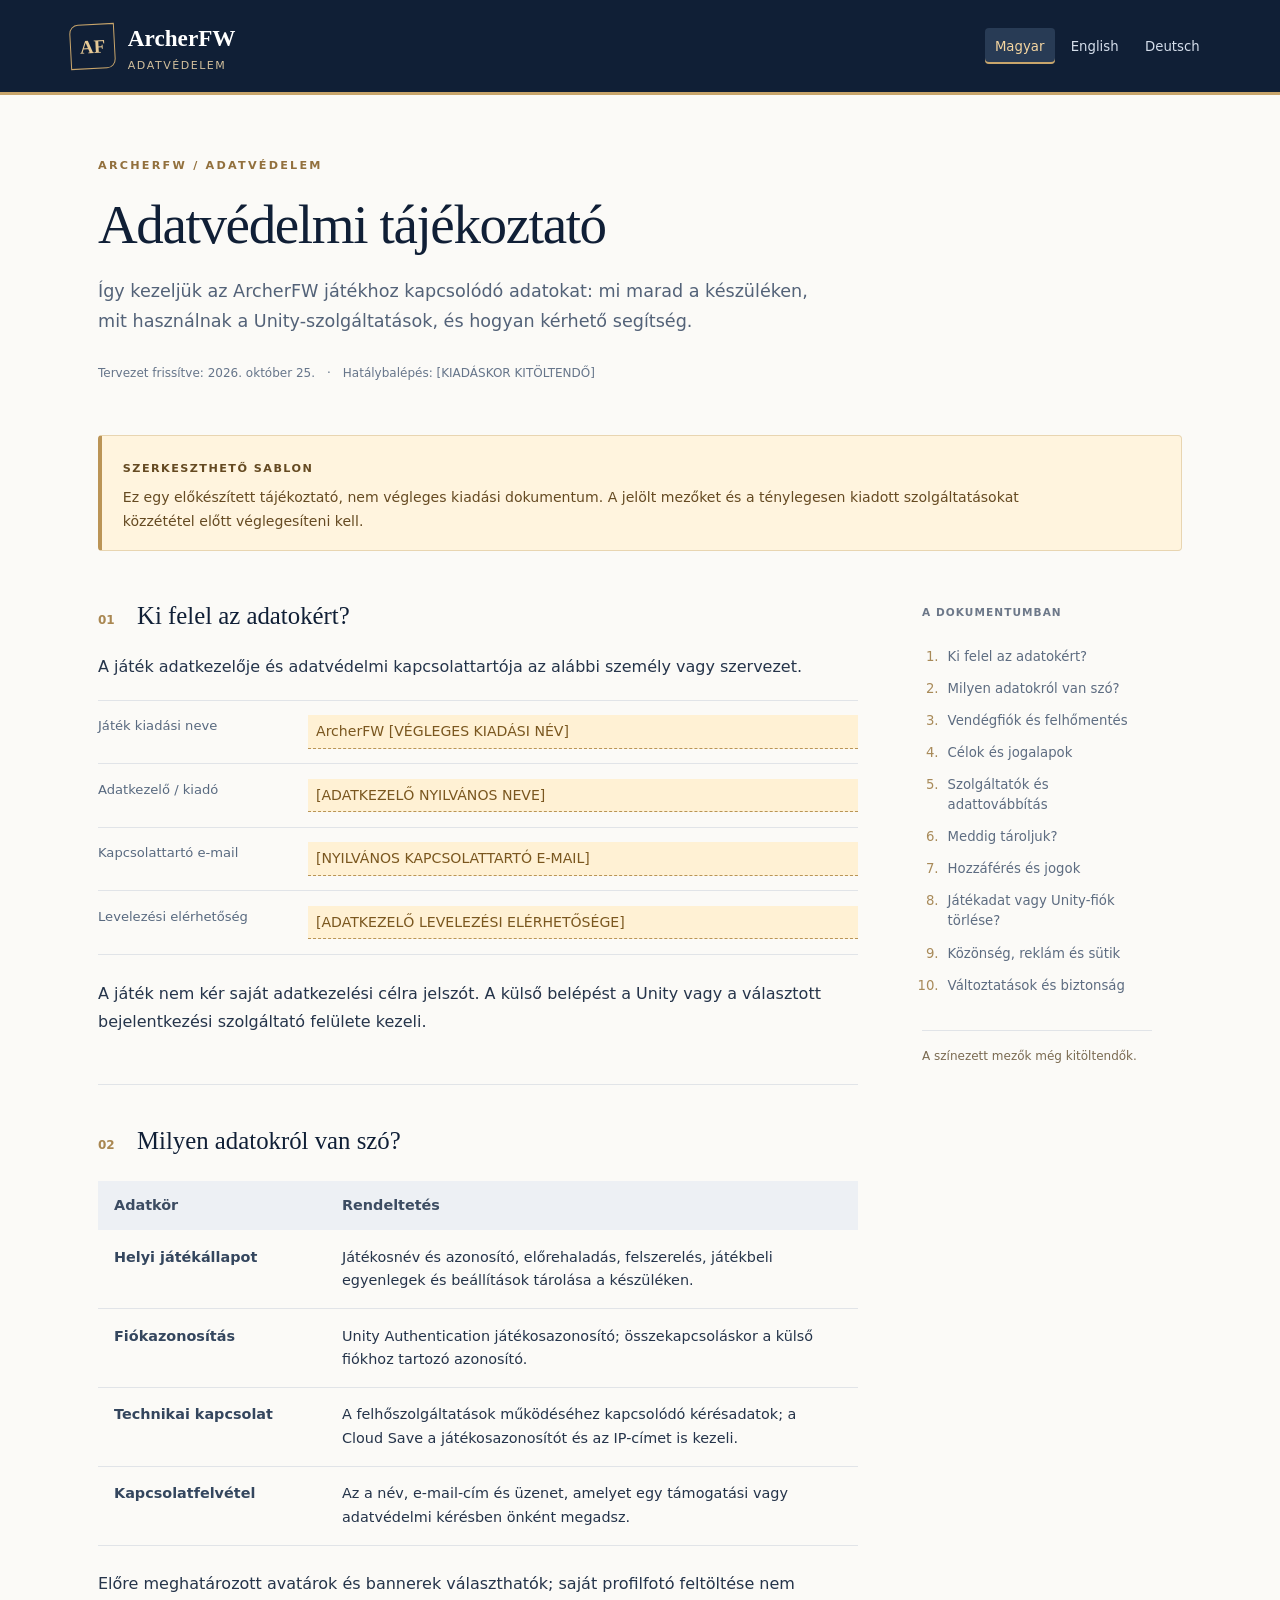
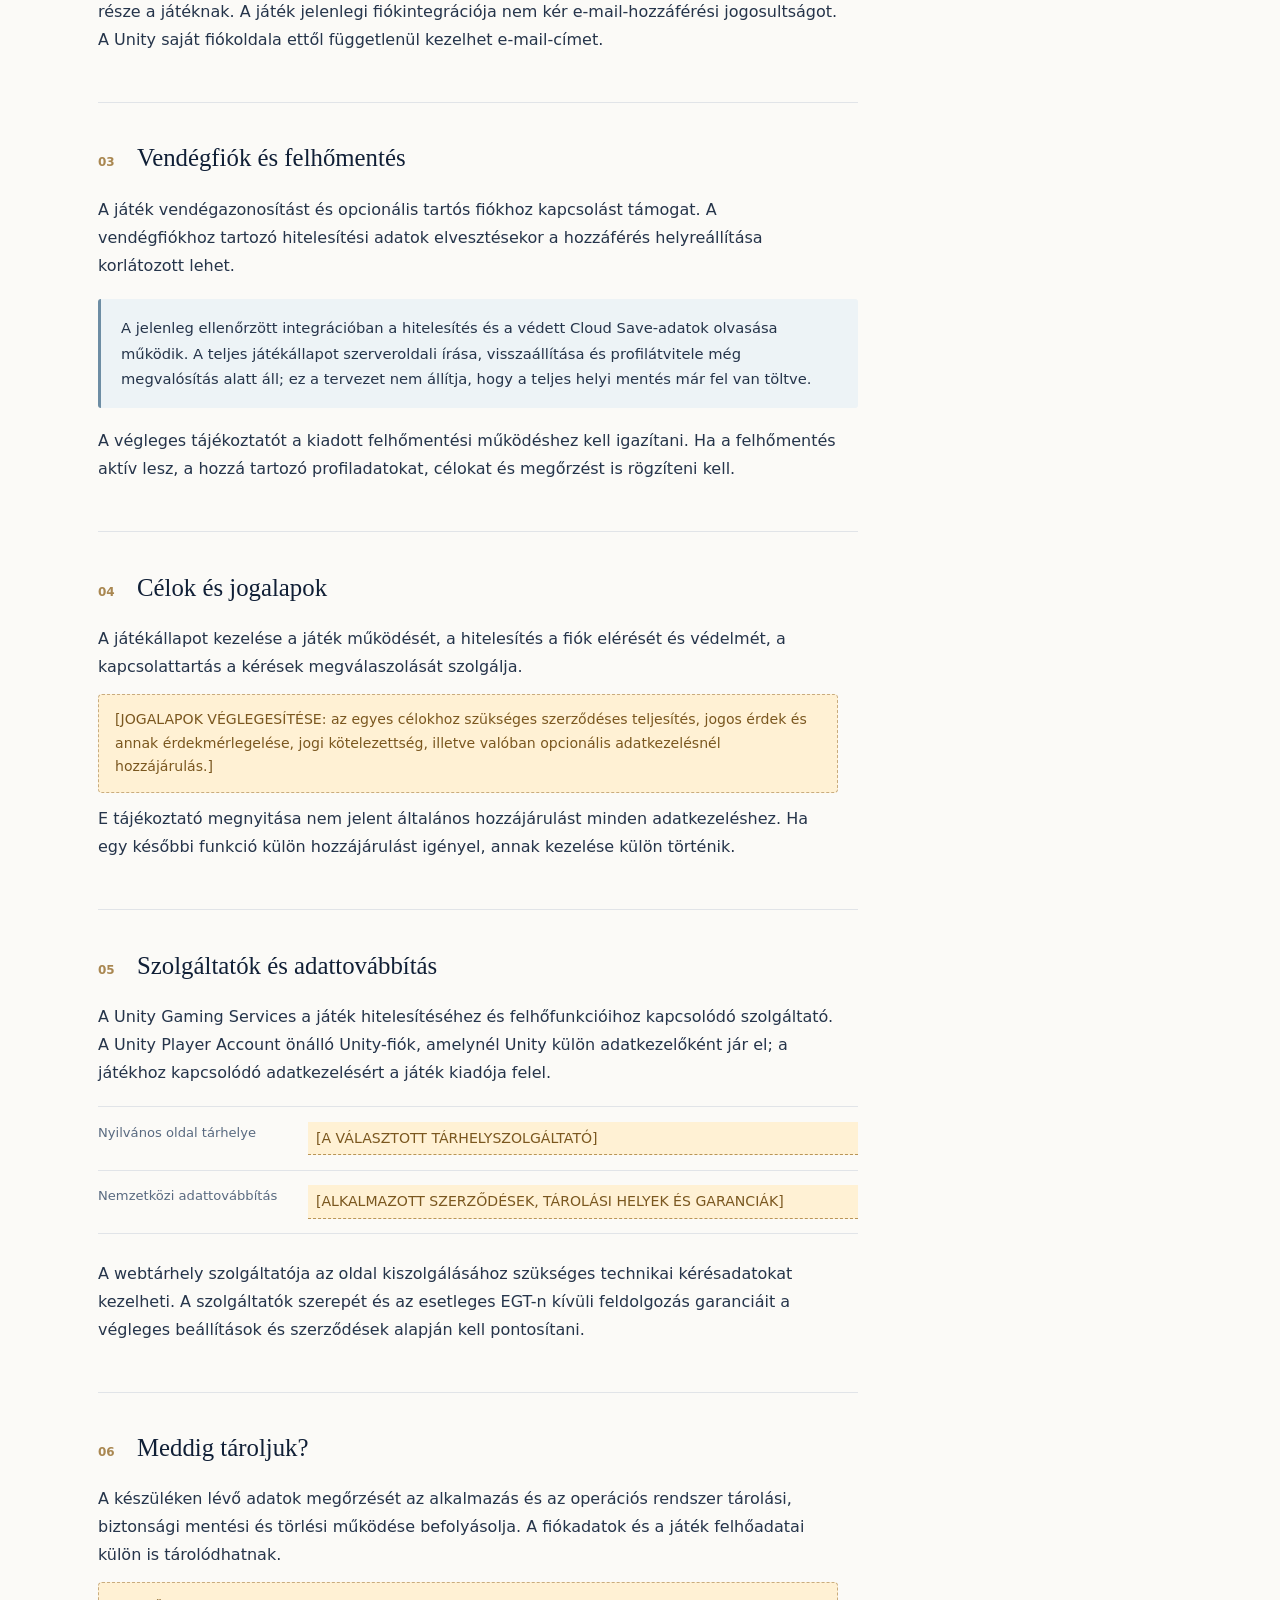
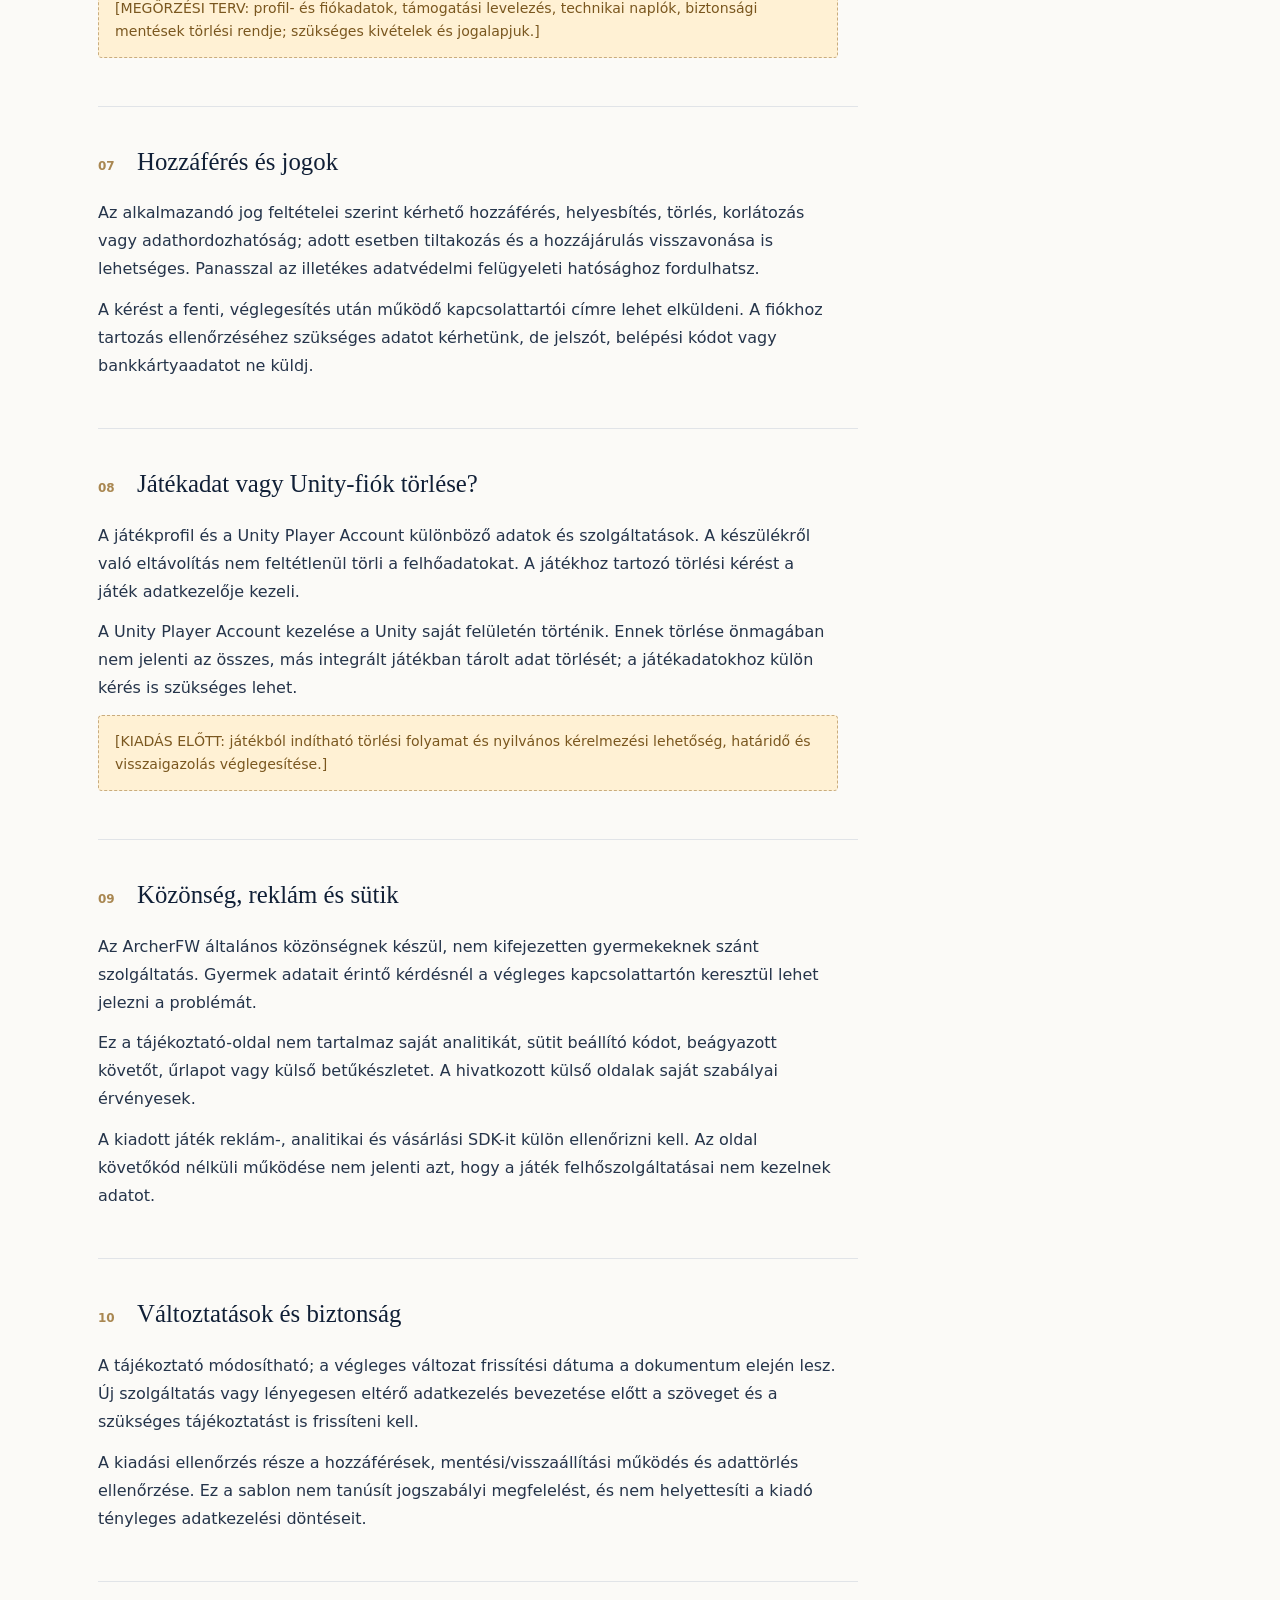
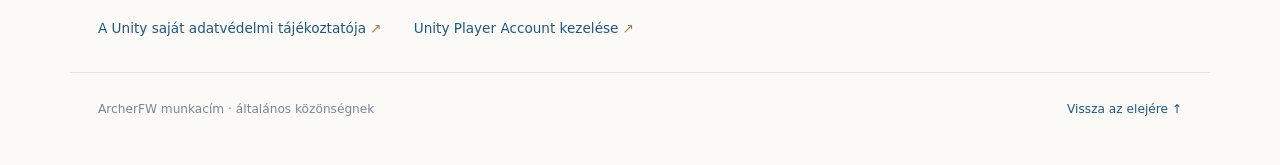
==== docs/index.html @ f90cb925 "Publish editable HU EN DE privacy notice templates" ====
<!doctype html>
<html lang="hu"><head><meta charset="utf-8"><meta name="viewport" content="width=device-width, initial-scale=1"><meta name="robots" content="noindex,nofollow"><meta name="referrer" content="no-referrer"><meta name="description" content="Így kezeljük az ArcherFW játékhoz kapcsolódó adatokat: mi marad a készüléken, mit használnak a Unity-szolgáltatások, és hogyan kérhető segítség."><title>ArcherFW · Adatvédelmi tájékoztató · SZERKESZTHETŐ SABLON</title><link rel="stylesheet" href="assets/privacy.css"></head><body id="top"><a class="skip" href="#main">Ugrás a tartalomra</a><header class="site-header"><a class="brand" href="index.html"><span class="brand-mark" aria-hidden="true">AF</span><span>ArcherFW<small>Adatvédelem</small></span></a><nav class="languages" aria-label="Language"><a lang="hu" hreflang="hu" href="index.html" aria-current="page">Magyar</a><a lang="en" hreflang="en" href="en/index.html">English</a><a lang="de" hreflang="de" href="de/index.html">Deutsch</a></nav></header><main id="main"><div class="hero"><p class="eyebrow">ARCHERFW / ADATVÉDELEM</p><h1>Adatvédelmi tájékoztató</h1><p class="intro">Így kezeljük az ArcherFW játékhoz kapcsolódó adatokat: mi marad a készüléken, mit használnak a Unity-szolgáltatások, és hogyan kérhető segítség.</p><p class="version">Tervezet frissítve: 2026. október 25.<span>·</span>Hatálybalépés: [KIADÁSKOR KITÖLTENDŐ]</p></div><div class="draft-notice" role="note"><strong>SZERKESZTHETŐ SABLON</strong><p>Ez egy előkészített tájékoztató, nem végleges kiadási dokumentum. A jelölt mezőket és a ténylegesen kiadott szolgáltatásokat közzététel előtt véglegesíteni kell.</p></div><div class="reading-layout"><article><details class="mobile-toc"><summary>A dokumentumban</summary><ol><li><a href="#controller">Ki felel az adatokért?</a></li><li><a href="#data">Milyen adatokról van szó?</a></li><li><a href="#cloud">Vendégfiók és felhőmentés</a></li><li><a href="#purpose">Célok és jogalapok</a></li><li><a href="#providers">Szolgáltatók és adattovábbítás</a></li><li><a href="#retention">Meddig tároljuk?</a></li><li><a href="#rights">Hozzáférés és jogok</a></li><li><a href="#deletion">Játékadat vagy Unity-fiók törlése?</a></li><li><a href="#audience">Közönség, reklám és sütik</a></li><li><a href="#changes">Változtatások és biztonság</a></li></ol></details><section id="controller" aria-labelledby="controller-title"><h2 id="controller-title"><span aria-hidden="true">01</span>Ki felel az adatokért?</h2><p>A játék adatkezelője és adatvédelmi kapcsolattartója az alábbi személy vagy szervezet.</p><dl class="identity"><div><dt>Játék kiadási neve</dt><dd class="placeholder">ArcherFW [VÉGLEGES KIADÁSI NÉV]</dd></div><div><dt>Adatkezelő / kiadó</dt><dd class="placeholder">[ADATKEZELŐ NYILVÁNOS NEVE]</dd></div><div><dt>Kapcsolattartó e-mail</dt><dd class="placeholder">[NYILVÁNOS KAPCSOLATTARTÓ E-MAIL]</dd></div><div><dt>Levelezési elérhetőség</dt><dd class="placeholder">[ADATKEZELŐ LEVELEZÉSI ELÉRHETŐSÉGE]</dd></div></dl><p>A játék nem kér saját adatkezelési célra jelszót. A külső belépést a Unity vagy a választott bejelentkezési szolgáltató felülete kezeli.</p></section><section id="data" aria-labelledby="data-title"><h2 id="data-title"><span aria-hidden="true">02</span>Milyen adatokról van szó?</h2><div class="table-wrap"><table><thead><tr><th scope="col">Adatkör</th><th scope="col">Rendeltetés</th></tr></thead><tbody><tr><td>Helyi játékállapot</td><td>Játékosnév és azonosító, előrehaladás, felszerelés, játékbeli egyenlegek és beállítások tárolása a készüléken.</td></tr><tr><td>Fiókazonosítás</td><td>Unity Authentication játékosazonosító; összekapcsoláskor a külső fiókhoz tartozó azonosító.</td></tr><tr><td>Technikai kapcsolat</td><td>A felhőszolgáltatások működéséhez kapcsolódó kérésadatok; a Cloud Save a játékosazonosítót és az IP-címet is kezeli.</td></tr><tr><td>Kapcsolatfelvétel</td><td>Az a név, e-mail-cím és üzenet, amelyet egy támogatási vagy adatvédelmi kérésben önként megadsz.</td></tr></tbody></table></div><p>Előre meghatározott avatárok és bannerek választhatók; saját profilfotó feltöltése nem része a játéknak. A játék jelenlegi fiókintegrációja nem kér e-mail-hozzáférési jogosultságot. A Unity saját fiókoldala ettől függetlenül kezelhet e-mail-címet.</p></section><section id="cloud" aria-labelledby="cloud-title"><h2 id="cloud-title"><span aria-hidden="true">03</span>Vendégfiók és felhőmentés</h2><p>A játék vendégazonosítást és opcionális tartós fiókhoz kapcsolást támogat. A vendégfiókhoz tartozó hitelesítési adatok elvesztésekor a hozzáférés helyreállítása korlátozott lehet.</p><div class="scope-note"><p>A jelenleg ellenőrzött integrációban a hitelesítés és a védett Cloud Save-adatok olvasása működik. A teljes játékállapot szerveroldali írása, visszaállítása és profilátvitele még megvalósítás alatt áll; ez a tervezet nem állítja, hogy a teljes helyi mentés már fel van töltve.</p></div><p>A végleges tájékoztatót a kiadott felhőmentési működéshez kell igazítani. Ha a felhőmentés aktív lesz, a hozzá tartozó profiladatokat, célokat és megőrzést is rögzíteni kell.</p></section><section id="purpose" aria-labelledby="purpose-title"><h2 id="purpose-title"><span aria-hidden="true">04</span>Célok és jogalapok</h2><p>A játékállapot kezelése a játék működését, a hitelesítés a fiók elérését és védelmét, a kapcsolattartás a kérések megválaszolását szolgálja.</p><p class="placeholder">[JOGALAPOK VÉGLEGESÍTÉSE: az egyes célokhoz szükséges szerződéses teljesítés, jogos érdek és annak érdekmérlegelése, jogi kötelezettség, illetve valóban opcionális adatkezelésnél hozzájárulás.]</p><p>E tájékoztató megnyitása nem jelent általános hozzájárulást minden adatkezeléshez. Ha egy későbbi funkció külön hozzájárulást igényel, annak kezelése külön történik.</p></section><section id="providers" aria-labelledby="providers-title"><h2 id="providers-title"><span aria-hidden="true">05</span>Szolgáltatók és adattovábbítás</h2><p>A Unity Gaming Services a játék hitelesítéséhez és felhőfunkcióihoz kapcsolódó szolgáltató. A Unity Player Account önálló Unity-fiók, amelynél Unity külön adatkezelőként jár el; a játékhoz kapcsolódó adatkezelésért a játék kiadója felel.</p><dl class="identity"><div><dt>Nyilvános oldal tárhelye</dt><dd class="placeholder">[A VÁLASZTOTT TÁRHELYSZOLGÁLTATÓ]</dd></div><div><dt>Nemzetközi adattovábbítás</dt><dd class="placeholder">[ALKALMAZOTT SZERZŐDÉSEK, TÁROLÁSI HELYEK ÉS GARANCIÁK]</dd></div></dl><p>A webtárhely szolgáltatója az oldal kiszolgálásához szükséges technikai kérésadatokat kezelheti. A szolgáltatók szerepét és az esetleges EGT-n kívüli feldolgozás garanciáit a végleges beállítások és szerződések alapján kell pontosítani.</p></section><section id="retention" aria-labelledby="retention-title"><h2 id="retention-title"><span aria-hidden="true">06</span>Meddig tároljuk?</h2><p>A készüléken lévő adatok megőrzését az alkalmazás és az operációs rendszer tárolási, biztonsági mentési és törlési működése befolyásolja. A fiókadatok és a játék felhőadatai külön is tárolódhatnak.</p><p class="placeholder">[MEGŐRZÉSI TERV: profil- és fiókadatok, támogatási levelezés, technikai naplók, biztonsági mentések törlési rendje; szükséges kivételek és jogalapjuk.]</p></section><section id="rights" aria-labelledby="rights-title"><h2 id="rights-title"><span aria-hidden="true">07</span>Hozzáférés és jogok</h2><p>Az alkalmazandó jog feltételei szerint kérhető hozzáférés, helyesbítés, törlés, korlátozás vagy adathordozhatóság; adott esetben tiltakozás és a hozzájárulás visszavonása is lehetséges. Panasszal az illetékes adatvédelmi felügyeleti hatósághoz fordulhatsz.</p><p>A kérést a fenti, véglegesítés után működő kapcsolattartói címre lehet elküldeni. A fiókhoz tartozás ellenőrzéséhez szükséges adatot kérhetünk, de jelszót, belépési kódot vagy bankkártyaadatot ne küldj.</p></section><section id="deletion" aria-labelledby="deletion-title"><h2 id="deletion-title"><span aria-hidden="true">08</span>Játékadat vagy Unity-fiók törlése?</h2><p>A játékprofil és a Unity Player Account különböző adatok és szolgáltatások. A készülékről való eltávolítás nem feltétlenül törli a felhőadatokat. A játékhoz tartozó törlési kérést a játék adatkezelője kezeli.</p><p>A Unity Player Account kezelése a Unity saját felületén történik. Ennek törlése önmagában nem jelenti az összes, más integrált játékban tárolt adat törlését; a játékadatokhoz külön kérés is szükséges lehet.</p><p class="placeholder">[KIADÁS ELŐTT: játékból indítható törlési folyamat és nyilvános kérelmezési lehetőség, határidő és visszaigazolás véglegesítése.]</p></section><section id="audience" aria-labelledby="audience-title"><h2 id="audience-title"><span aria-hidden="true">09</span>Közönség, reklám és sütik</h2><p>Az ArcherFW általános közönségnek készül, nem kifejezetten gyermekeknek szánt szolgáltatás. Gyermek adatait érintő kérdésnél a végleges kapcsolattartón keresztül lehet jelezni a problémát.</p><p>Ez a tájékoztató-oldal nem tartalmaz saját analitikát, sütit beállító kódot, beágyazott követőt, űrlapot vagy külső betűkészletet. A hivatkozott külső oldalak saját szabályai érvényesek.</p><p>A kiadott játék reklám-, analitikai és vásárlási SDK-it külön ellenőrizni kell. Az oldal követőkód nélküli működése nem jelenti azt, hogy a játék felhőszolgáltatásai nem kezelnek adatot.</p></section><section id="changes" aria-labelledby="changes-title"><h2 id="changes-title"><span aria-hidden="true">10</span>Változtatások és biztonság</h2><p>A tájékoztató módosítható; a végleges változat frissítési dátuma a dokumentum elején lesz. Új szolgáltatás vagy lényegesen eltérő adatkezelés bevezetése előtt a szöveget és a szükséges tájékoztatást is frissíteni kell.</p><p>A kiadási ellenőrzés része a hozzáférések, mentési/visszaállítási működés és adattörlés ellenőrzése. Ez a sablon nem tanúsít jogszabályi megfelelést, és nem helyettesíti a kiadó tényleges adatkezelési döntéseit.</p></section><div class="provider-links"><a href="https://unity.com/legal/privacy-policy" target="_blank" rel="noopener noreferrer">A Unity saját adatvédelmi tájékoztatója <span aria-hidden="true">↗</span></a><a href="https://player-account.unity.com/" target="_blank" rel="noopener noreferrer">Unity Player Account kezelése <span aria-hidden="true">↗</span></a></div></article><aside><nav class="toc" aria-label="A dokumentumban"><p>A dokumentumban</p><ol><li><a href="#controller">Ki felel az adatokért?</a></li><li><a href="#data">Milyen adatokról van szó?</a></li><li><a href="#cloud">Vendégfiók és felhőmentés</a></li><li><a href="#purpose">Célok és jogalapok</a></li><li><a href="#providers">Szolgáltatók és adattovábbítás</a></li><li><a href="#retention">Meddig tároljuk?</a></li><li><a href="#rights">Hozzáférés és jogok</a></li><li><a href="#deletion">Játékadat vagy Unity-fiók törlése?</a></li><li><a href="#audience">Közönség, reklám és sütik</a></li><li><a href="#changes">Változtatások és biztonság</a></li></ol><div class="margin-note">A színezett mezők még kitöltendők.</div></nav></aside></div></main><footer><p>ArcherFW munkacím · általános közönségnek</p><a href="#top">Vissza az elejére ↑</a></footer></body></html>
---- docs/assets/privacy.css ----
@charset "UTF-8";
:root{--navy:#101f36;--deep:#0b1628;--gold:#c8a56b;--ink:#25344a;--muted:#66758a;--paper:#fbfaf7;--line:#e1e4e8;--amber:#79531a;--tint:#fff4de;--link:#23567c}
*{box-sizing:border-box}html{scroll-behavior:smooth;scroll-padding-top:7rem}body{margin:0;background:var(--paper);color:var(--ink);font:16px/1.75 system-ui,-apple-system,"Segoe UI",sans-serif}a{color:var(--link);text-underline-offset:.22em}a:hover{color:#092e50}a:focus-visible,summary:focus-visible{outline:3px solid #ba8b40;outline-offset:5px;border-radius:3px}.skip{position:absolute;left:1rem;top:-8rem;z-index:10;background:white;padding:.6rem 1rem}.skip:focus{top:.5rem}.site-header{background:var(--navy);color:white;min-height:92px;border-bottom:3px solid var(--gold);display:flex;align-items:center;justify-content:space-between;padding:1.1rem max(5vw,calc((100vw - 1140px)/2));gap:1rem}.brand{display:flex;align-items:center;gap:.8rem;color:#fff;text-decoration:none;font-family:Georgia,serif;font-weight:bold;font-size:1.45rem}.brand:hover{color:white}.brand small{display:block;color:#d2bf9c;font:11px/1.5 system-ui,sans-serif;letter-spacing:.14em;text-transform:uppercase}.brand-mark{display:grid;place-items:center;border:1px solid var(--gold);width:45px;height:45px;font-size:19px;color:#e7c995;transform:rotate(-3deg);border-radius:9px 0 9px 0}.languages{display:flex;gap:.35rem;flex-wrap:wrap}.languages a{color:#d5deeb;text-decoration:none;font-size:.83rem;padding:.4rem .65rem;border-radius:4px}.languages a[aria-current]{background:#283b55;color:#f4d5a0;box-shadow:inset 0 -2px var(--gold)}.languages a:hover{background:#203249;color:white}main,footer{max-width:1140px;margin:auto;padding-left:28px;padding-right:28px}.hero{max-width:870px;padding:3.8rem 0 2rem}.eyebrow{font-size:.7rem;letter-spacing:.2em;color:#92703d;font-weight:750;margin:0 0 1.1rem}h1{font:normal clamp(2.1rem,4.3vw,3.6rem)/1.15 Georgia,serif;letter-spacing:-.025em;color:var(--navy);margin:0 0 1.3rem}.intro{max-width:730px;font-size:1.1rem;color:#536278;line-height:1.7}.version{font-size:.75rem;color:var(--muted);display:flex;flex-wrap:wrap;gap:.5rem .75rem;margin-top:1.6rem}.draft-notice{background:var(--tint);border:1px solid #e8d5b1;border-left:4px solid #bb9456;border-radius:4px;padding:1.05rem 1.3rem;color:#654a22;margin:.4rem 0 2.8rem}.draft-notice strong{font-size:.7rem;letter-spacing:.13em}.draft-notice p{margin:.35rem 0 0;font-size:.88rem;line-height:1.65;max-width:920px}.reading-layout{display:grid;grid-template-columns:minmax(0,760px) 230px;gap:64px}article{min-width:0}section{padding:.2rem 0 2.2rem;border-bottom:1px solid var(--line);margin:0 0 2.2rem}h2{font:normal 1.55rem/1.35 Georgia,serif;color:var(--navy);display:flex;gap:1rem;align-items:baseline;margin:0 0 1.3rem}h2>span{font:600 .75rem/1.4 system-ui,sans-serif;color:#a98751;min-width:23px}p{margin:.8rem 0}section p{max-width:740px}.identity{margin:1.2rem 0 1.6rem;border-top:1px solid var(--line)}.identity>div{display:grid;grid-template-columns:190px minmax(0,1fr);gap:20px;padding:.9rem 0;border-bottom:1px solid var(--line)}dt{font-size:.82rem;color:#596a80}dd{margin:0;overflow-wrap:anywhere}.placeholder{color:#7a571f;background:#fff1d4;border-bottom:1px dashed #b99556;padding:.25rem .5rem;font-size:.88rem;overflow-wrap:anywhere}p.placeholder{padding:.85rem 1rem;border:1px dashed #c9ac7e;border-radius:4px;line-height:1.65}.table-wrap{margin:1.5rem 0;overflow-x:auto}table{width:100%;border-collapse:collapse;font-size:.9rem;line-height:1.65;table-layout:fixed}th{text-align:left;padding:.8rem 1rem;background:#edf0f4;color:#3c4c62;font-weight:650}th:first-child{width:30%}td{vertical-align:top;padding:.95rem 1rem;border-bottom:1px solid var(--line);overflow-wrap:anywhere}td:first-child{font-weight:600;color:#34465e}.scope-note{padding:1rem 1.25rem;background:#edf3f6;border-left:3px solid #6d8da4;border-radius:3px;margin:1.2rem 0}.scope-note p{margin:0;font-size:.92rem}.toc{position:sticky;top:2rem;font-size:.83rem}.toc>p{text-transform:uppercase;letter-spacing:.1em;font-size:.66rem;font-weight:750;color:#6d7889;margin:.5rem 0 1.1rem}.toc ol,.mobile-toc ol{margin:0;padding-left:1.3rem}.toc li{padding:.32rem 0 .32rem .3rem;color:#a88a59}.toc a{text-decoration:none;color:#5d6c81;display:block;line-height:1.5}.toc a:hover{color:#132f51}.margin-note{margin-top:1.8rem;padding-top:1rem;border-top:1px solid var(--line);font-size:.75rem;color:#7a6a51;line-height:1.6}.provider-links{display:flex;flex-wrap:wrap;gap:.75rem 2rem;font-size:.85rem;padding:0 0 2rem}.provider-links a{text-decoration:none}.provider-links span{color:#a48350}.mobile-toc{display:none}footer{border-top:1px solid var(--line);display:flex;justify-content:space-between;gap:1rem;padding-top:1.6rem;padding-bottom:2.8rem;color:#7b8695;font-size:.76rem}footer p{margin:0}footer a{text-decoration:none;white-space:nowrap}
@media(max-width:900px){.reading-layout{grid-template-columns:minmax(0,1fr);gap:0}aside{display:none}.mobile-toc{display:block;margin:0 0 2.5rem;padding:1rem 1.2rem;background:#f0f1ef;border-radius:5px;font-size:.88rem}.mobile-toc summary{cursor:pointer;color:var(--navy);font-weight:600}.mobile-toc ol{margin-top:1rem}.mobile-toc li{padding:.3rem 0}.mobile-toc a{text-decoration:none}.hero{padding-top:2.7rem}.site-header{padding:1.1rem 28px}}@media(max-width:520px){body{font-size:15px}.site-header{align-items:flex-start;flex-direction:column;padding:1rem 22px;gap:.9rem}.brand{font-size:1.3rem}.brand-mark{width:39px;height:39px}.languages{gap:.3rem}.languages a{padding:.3rem .6rem}.languages a:first-child{margin-left:-.6rem}main,footer{padding-left:22px;padding-right:22px}.hero{padding-top:2.2rem}.intro{font-size:1rem}.version>span{display:none}.version{flex-direction:column;gap:.15rem}.draft-notice{padding:.9rem 1rem;margin-bottom:2rem}.identity>div{grid-template-columns:1fr;gap:.2rem;padding:.75rem 0}h2{font-size:1.35rem;gap:.65rem}th,td{padding:.75rem .55rem;font-size:.84rem}th:first-child{width:34%}footer{flex-direction:column}section{padding-bottom:1.6rem;margin-bottom:1.7rem}}@media(prefers-reduced-motion:reduce){html{scroll-behavior:auto}}@media print{body{background:white;font-size:11pt;color:black}.site-header,.languages,aside,.mobile-toc,.skip,footer a{display:none}main,footer{padding:0;max-width:none}.hero{padding:0}.reading-layout{display:block}.draft-notice{background:white;border:1px solid #999}.placeholder{background:white;border:1px dashed #999;color:black}.scope-note{background:white}.provider-links{display:block}a{color:inherit}section{break-inside:avoid}}
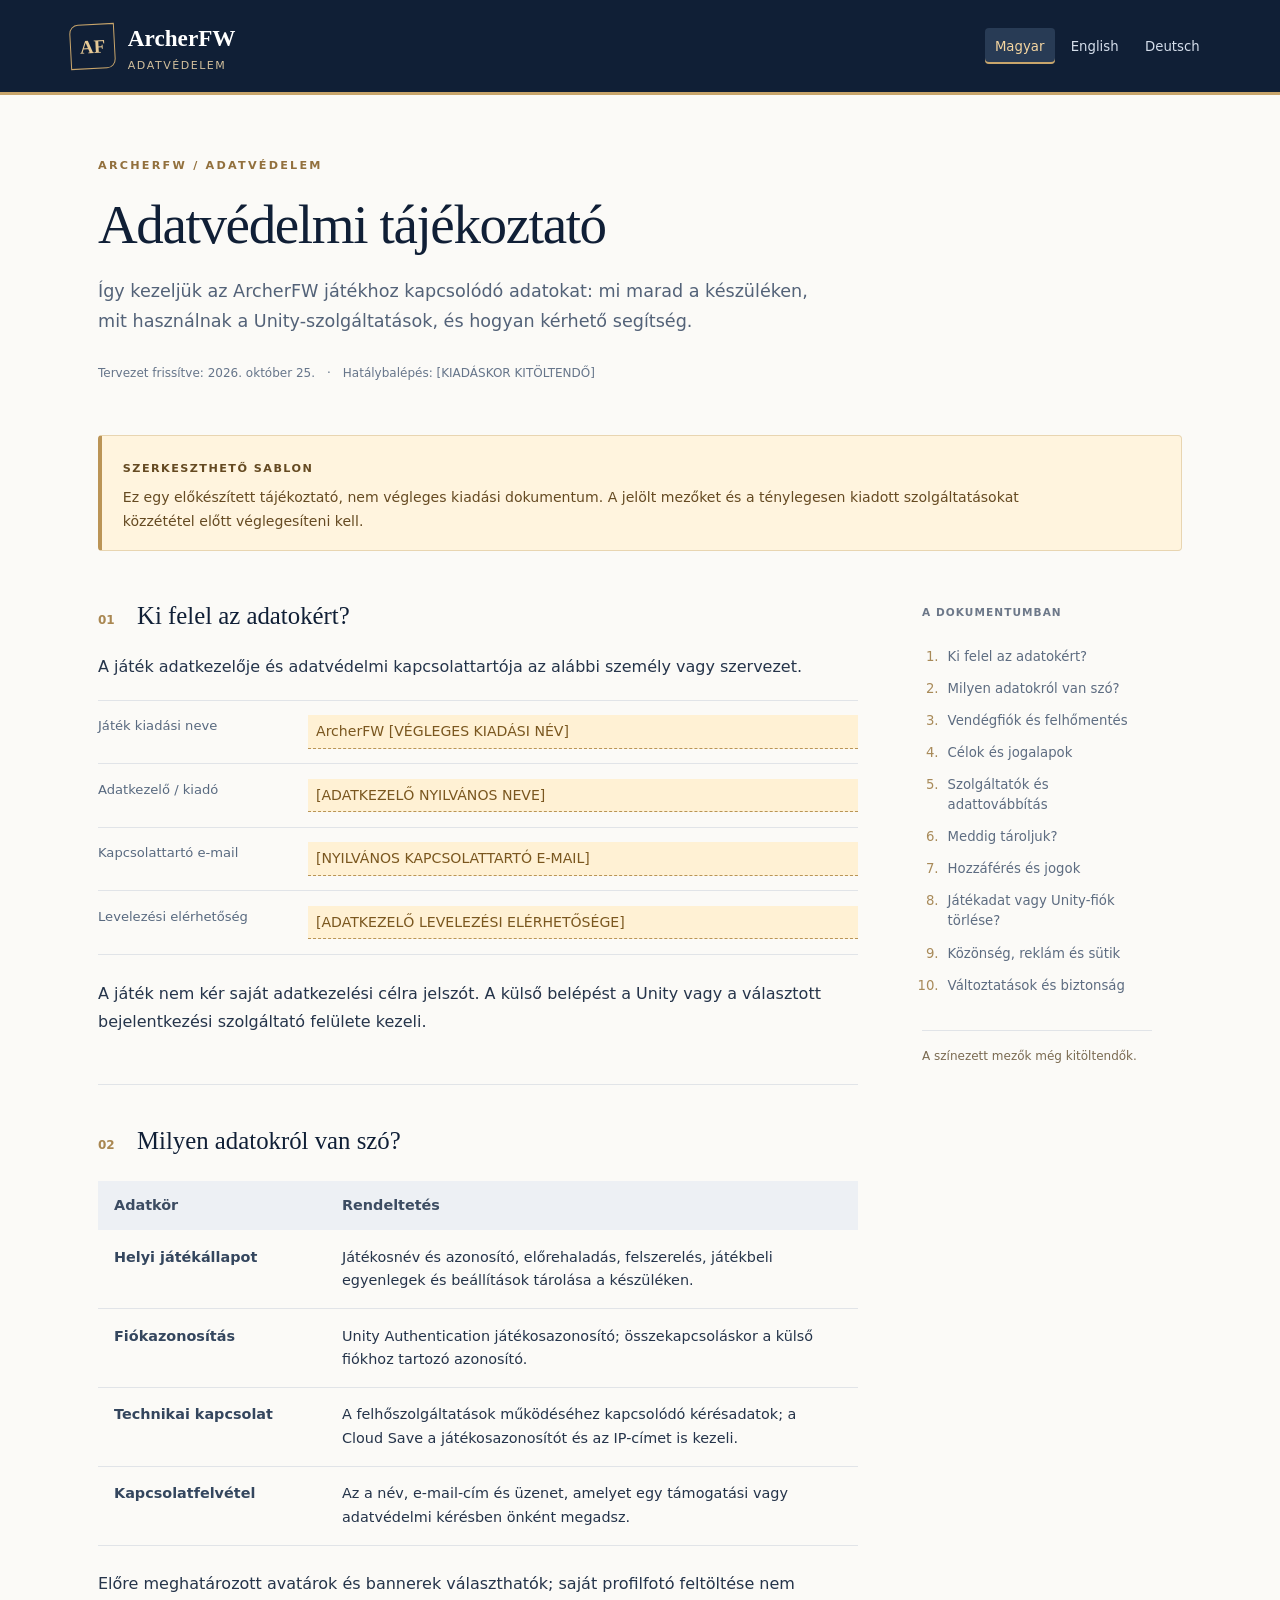
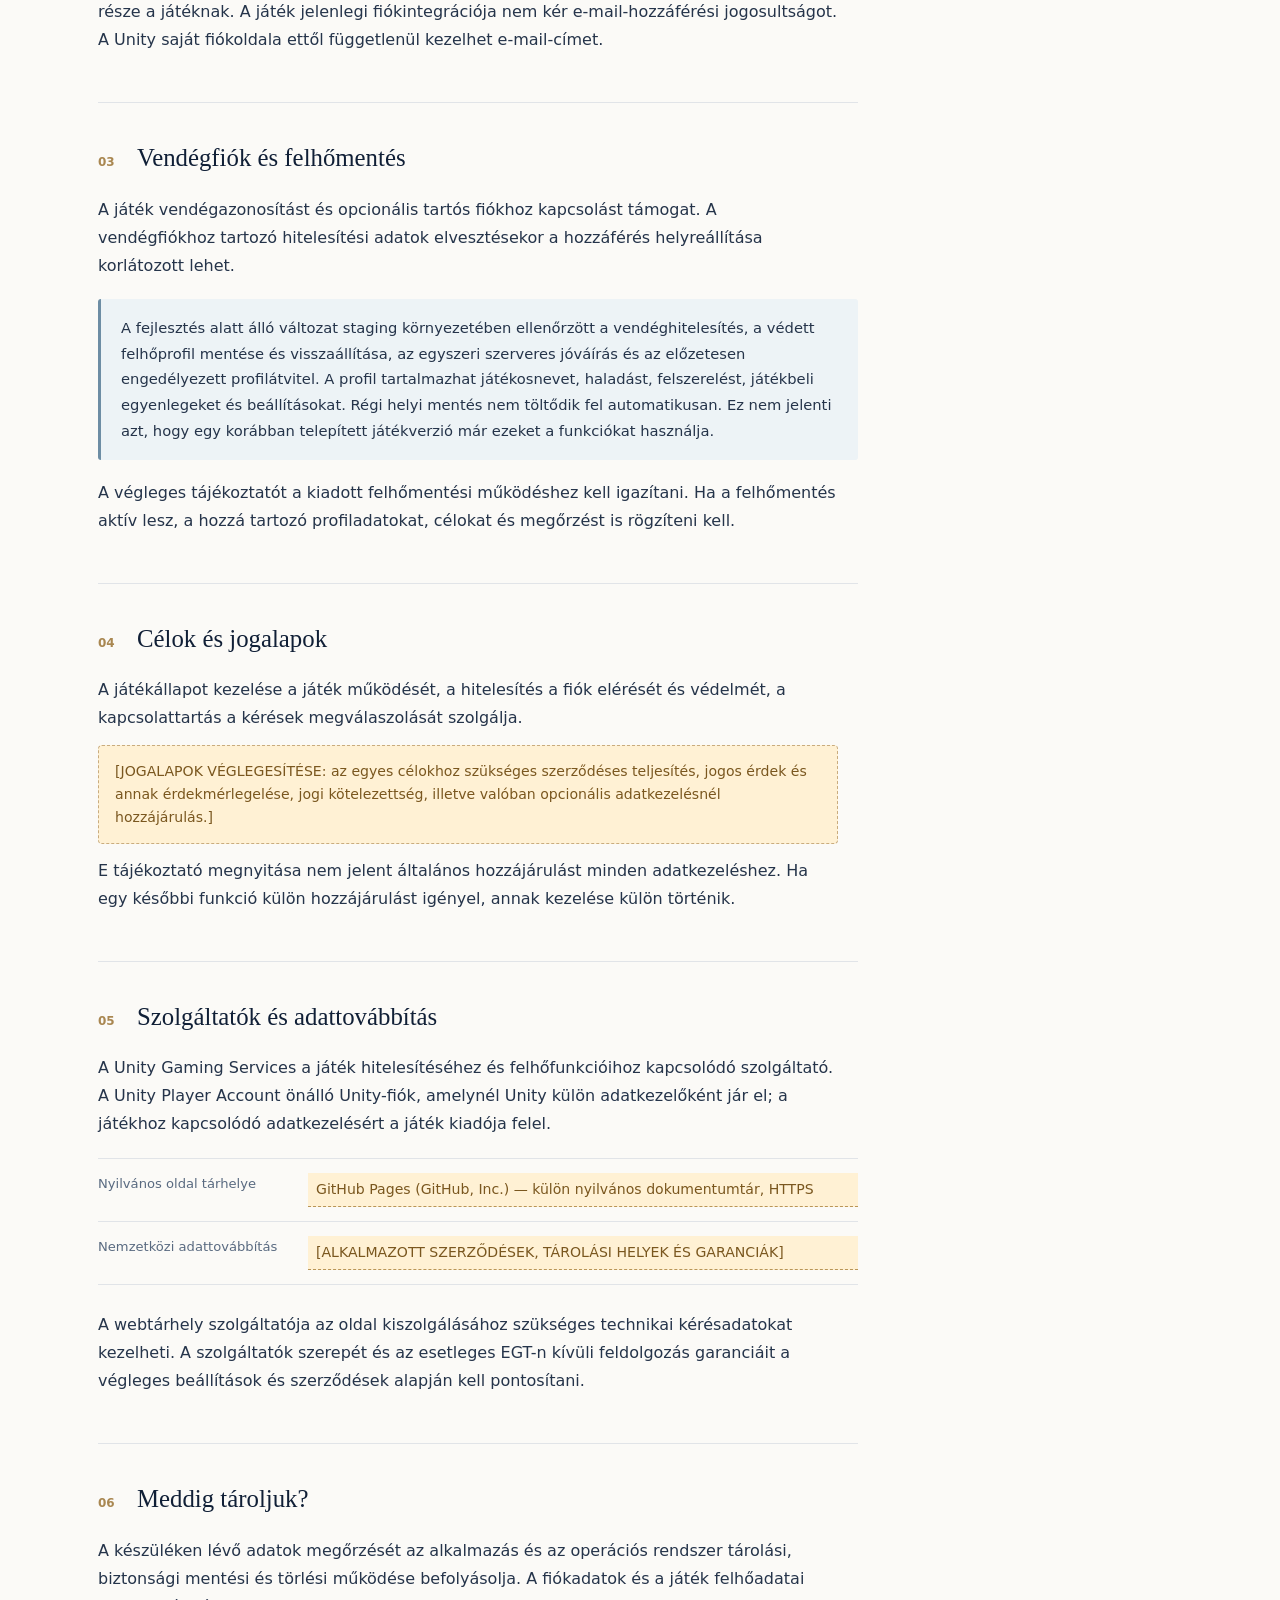
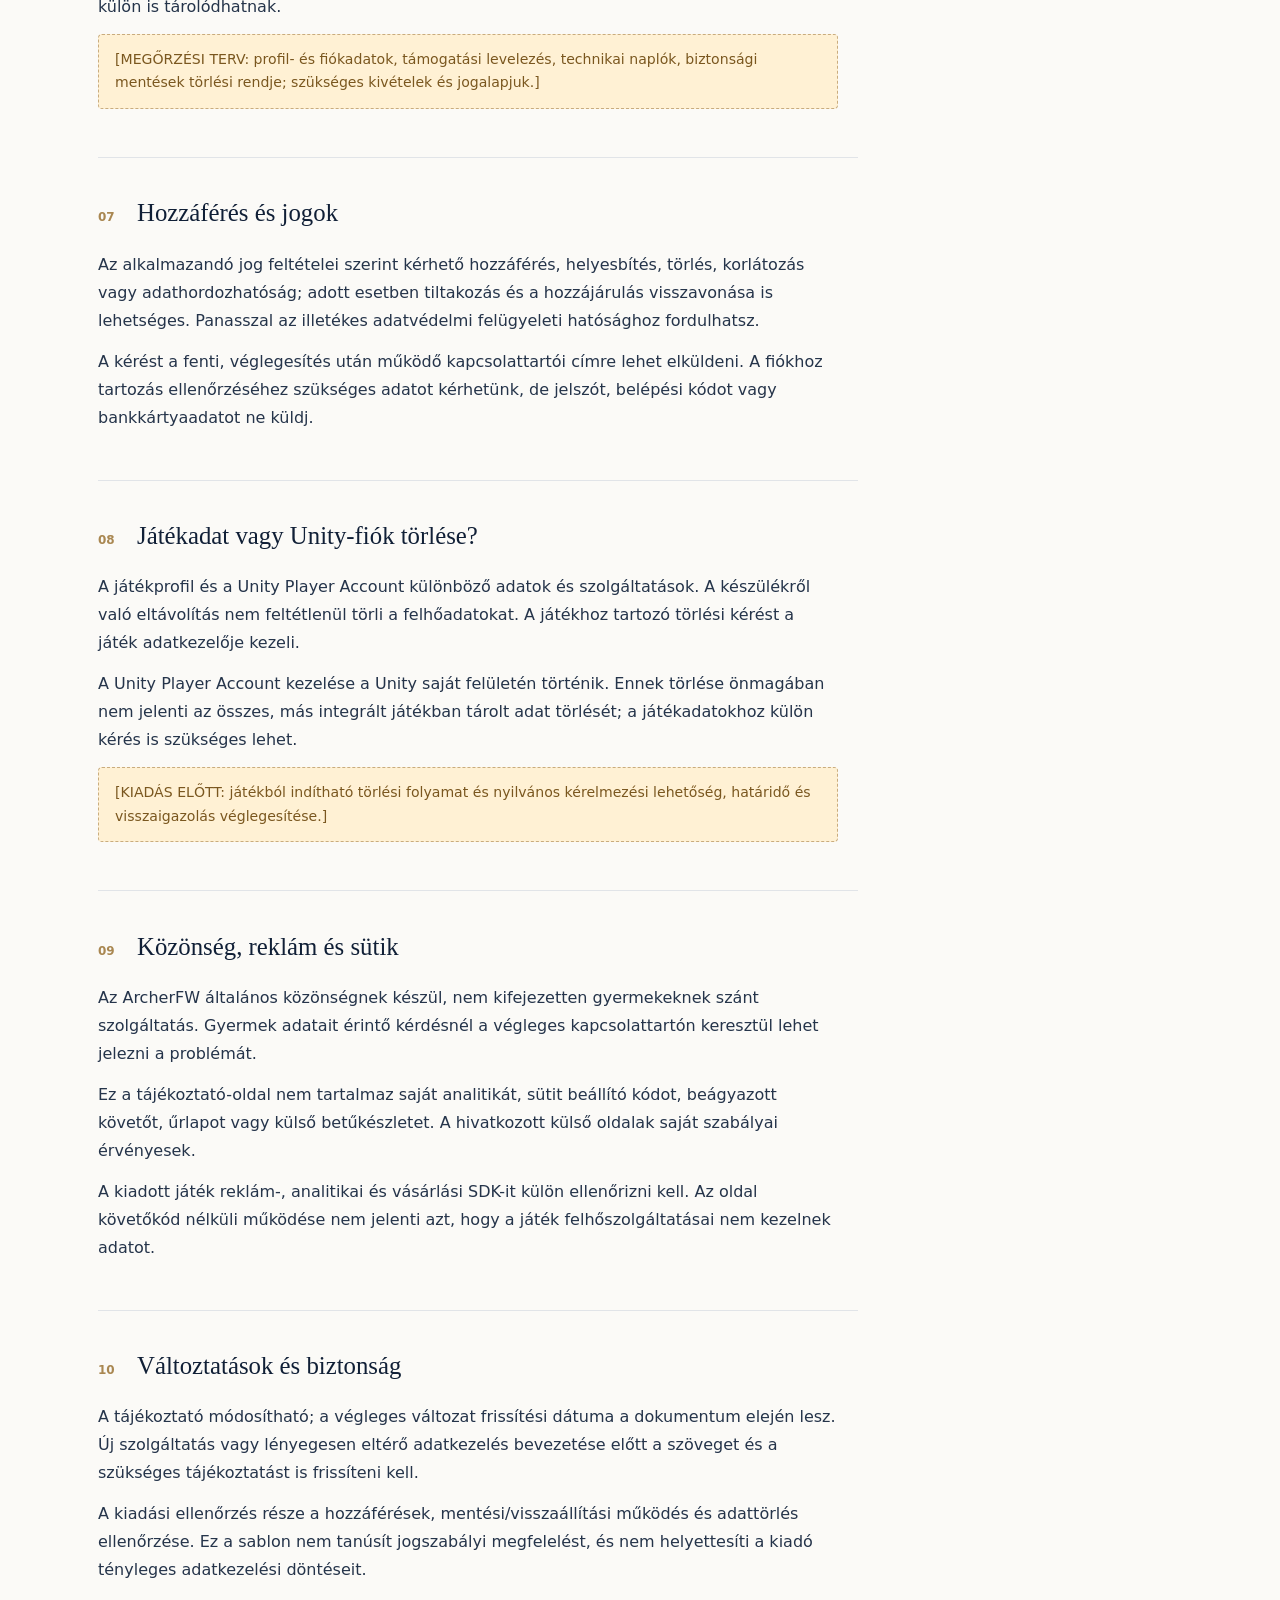
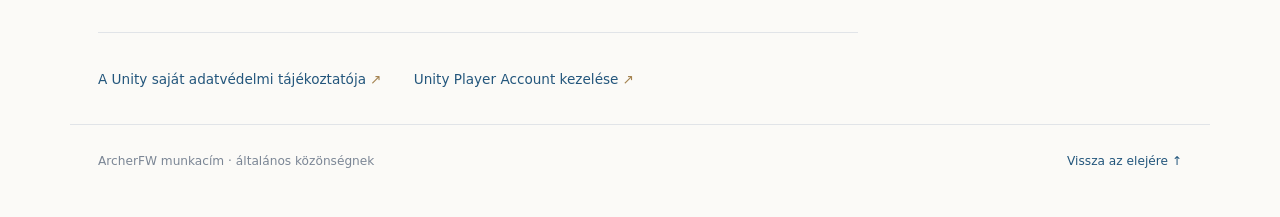
==== commit 43d7dab1: "Document verified staging cloud saves and GitHub Pages editing workflow" ====
--- a/docs/index.html
+++ b/docs/index.html
@@ -1,2 +1,2 @@
-<!doctype html>
-<html lang="hu"><head><meta charset="utf-8"><meta name="viewport" content="width=device-width, initial-scale=1"><meta name="robots" content="noindex,nofollow"><meta name="referrer" content="no-referrer"><meta name="description" content="Így kezeljük az ArcherFW játékhoz kapcsolódó adatokat: mi marad a készüléken, mit használnak a Unity-szolgáltatások, és hogyan kérhető segítség."><title>ArcherFW · Adatvédelmi tájékoztató · SZERKESZTHETŐ SABLON</title><link rel="stylesheet" href="assets/privacy.css"></head><body id="top"><a class="skip" href="#main">Ugrás a tartalomra</a><header class="site-header"><a class="brand" href="index.html"><span class="brand-mark" aria-hidden="true">AF</span><span>ArcherFW<small>Adatvédelem</small></span></a><nav class="languages" aria-label="Language"><a lang="hu" hreflang="hu" href="index.html" aria-current="page">Magyar</a><a lang="en" hreflang="en" href="en/index.html">English</a><a lang="de" hreflang="de" href="de/index.html">Deutsch</a></nav></header><main id="main"><div class="hero"><p class="eyebrow">ARCHERFW / ADATVÉDELEM</p><h1>Adatvédelmi tájékoztató</h1><p class="intro">Így kezeljük az ArcherFW játékhoz kapcsolódó adatokat: mi marad a készüléken, mit használnak a Unity-szolgáltatások, és hogyan kérhető segítség.</p><p class="version">Tervezet frissítve: 2026. október 25.<span>·</span>Hatálybalépés: [KIADÁSKOR KITÖLTENDŐ]</p></div><div class="draft-notice" role="note"><strong>SZERKESZTHETŐ SABLON</strong><p>Ez egy előkészített tájékoztató, nem végleges kiadási dokumentum. A jelölt mezőket és a ténylegesen kiadott szolgáltatásokat közzététel előtt véglegesíteni kell.</p></div><div class="reading-layout"><article><details class="mobile-toc"><summary>A dokumentumban</summary><ol><li><a href="#controller">Ki felel az adatokért?</a></li><li><a href="#data">Milyen adatokról van szó?</a></li><li><a href="#cloud">Vendégfiók és felhőmentés</a></li><li><a href="#purpose">Célok és jogalapok</a></li><li><a href="#providers">Szolgáltatók és adattovábbítás</a></li><li><a href="#retention">Meddig tároljuk?</a></li><li><a href="#rights">Hozzáférés és jogok</a></li><li><a href="#deletion">Játékadat vagy Unity-fiók törlése?</a></li><li><a href="#audience">Közönség, reklám és sütik</a></li><li><a href="#changes">Változtatások és biztonság</a></li></ol></details><section id="controller" aria-labelledby="controller-title"><h2 id="controller-title"><span aria-hidden="true">01</span>Ki felel az adatokért?</h2><p>A játék adatkezelője és adatvédelmi kapcsolattartója az alábbi személy vagy szervezet.</p><dl class="identity"><div><dt>Játék kiadási neve</dt><dd class="placeholder">ArcherFW [VÉGLEGES KIADÁSI NÉV]</dd></div><div><dt>Adatkezelő / kiadó</dt><dd class="placeholder">[ADATKEZELŐ NYILVÁNOS NEVE]</dd></div><div><dt>Kapcsolattartó e-mail</dt><dd class="placeholder">[NYILVÁNOS KAPCSOLATTARTÓ E-MAIL]</dd></div><div><dt>Levelezési elérhetőség</dt><dd class="placeholder">[ADATKEZELŐ LEVELEZÉSI ELÉRHETŐSÉGE]</dd></div></dl><p>A játék nem kér saját adatkezelési célra jelszót. A külső belépést a Unity vagy a választott bejelentkezési szolgáltató felülete kezeli.</p></section><section id="data" aria-labelledby="data-title"><h2 id="data-title"><span aria-hidden="true">02</span>Milyen adatokról van szó?</h2><div class="table-wrap"><table><thead><tr><th scope="col">Adatkör</th><th scope="col">Rendeltetés</th></tr></thead><tbody><tr><td>Helyi játékállapot</td><td>Játékosnév és azonosító, előrehaladás, felszerelés, játékbeli egyenlegek és beállítások tárolása a készüléken.</td></tr><tr><td>Fiókazonosítás</td><td>Unity Authentication játékosazonosító; összekapcsoláskor a külső fiókhoz tartozó azonosító.</td></tr><tr><td>Technikai kapcsolat</td><td>A felhőszolgáltatások működéséhez kapcsolódó kérésadatok; a Cloud Save a játékosazonosítót és az IP-címet is kezeli.</td></tr><tr><td>Kapcsolatfelvétel</td><td>Az a név, e-mail-cím és üzenet, amelyet egy támogatási vagy adatvédelmi kérésben önként megadsz.</td></tr></tbody></table></div><p>Előre meghatározott avatárok és bannerek választhatók; saját profilfotó feltöltése nem része a játéknak. A játék jelenlegi fiókintegrációja nem kér e-mail-hozzáférési jogosultságot. A Unity saját fiókoldala ettől függetlenül kezelhet e-mail-címet.</p></section><section id="cloud" aria-labelledby="cloud-title"><h2 id="cloud-title"><span aria-hidden="true">03</span>Vendégfiók és felhőmentés</h2><p>A játék vendégazonosítást és opcionális tartós fiókhoz kapcsolást támogat. A vendégfiókhoz tartozó hitelesítési adatok elvesztésekor a hozzáférés helyreállítása korlátozott lehet.</p><div class="scope-note"><p>A jelenleg ellenőrzött integrációban a hitelesítés és a védett Cloud Save-adatok olvasása működik. A teljes játékállapot szerveroldali írása, visszaállítása és profilátvitele még megvalósítás alatt áll; ez a tervezet nem állítja, hogy a teljes helyi mentés már fel van töltve.</p></div><p>A végleges tájékoztatót a kiadott felhőmentési működéshez kell igazítani. Ha a felhőmentés aktív lesz, a hozzá tartozó profiladatokat, célokat és megőrzést is rögzíteni kell.</p></section><section id="purpose" aria-labelledby="purpose-title"><h2 id="purpose-title"><span aria-hidden="true">04</span>Célok és jogalapok</h2><p>A játékállapot kezelése a játék működését, a hitelesítés a fiók elérését és védelmét, a kapcsolattartás a kérések megválaszolását szolgálja.</p><p class="placeholder">[JOGALAPOK VÉGLEGESÍTÉSE: az egyes célokhoz szükséges szerződéses teljesítés, jogos érdek és annak érdekmérlegelése, jogi kötelezettség, illetve valóban opcionális adatkezelésnél hozzájárulás.]</p><p>E tájékoztató megnyitása nem jelent általános hozzájárulást minden adatkezeléshez. Ha egy későbbi funkció külön hozzájárulást igényel, annak kezelése külön történik.</p></section><section id="providers" aria-labelledby="providers-title"><h2 id="providers-title"><span aria-hidden="true">05</span>Szolgáltatók és adattovábbítás</h2><p>A Unity Gaming Services a játék hitelesítéséhez és felhőfunkcióihoz kapcsolódó szolgáltató. A Unity Player Account önálló Unity-fiók, amelynél Unity külön adatkezelőként jár el; a játékhoz kapcsolódó adatkezelésért a játék kiadója felel.</p><dl class="identity"><div><dt>Nyilvános oldal tárhelye</dt><dd class="placeholder">[A VÁLASZTOTT TÁRHELYSZOLGÁLTATÓ]</dd></div><div><dt>Nemzetközi adattovábbítás</dt><dd class="placeholder">[ALKALMAZOTT SZERZŐDÉSEK, TÁROLÁSI HELYEK ÉS GARANCIÁK]</dd></div></dl><p>A webtárhely szolgáltatója az oldal kiszolgálásához szükséges technikai kérésadatokat kezelheti. A szolgáltatók szerepét és az esetleges EGT-n kívüli feldolgozás garanciáit a végleges beállítások és szerződések alapján kell pontosítani.</p></section><section id="retention" aria-labelledby="retention-title"><h2 id="retention-title"><span aria-hidden="true">06</span>Meddig tároljuk?</h2><p>A készüléken lévő adatok megőrzését az alkalmazás és az operációs rendszer tárolási, biztonsági mentési és törlési működése befolyásolja. A fiókadatok és a játék felhőadatai külön is tárolódhatnak.</p><p class="placeholder">[MEGŐRZÉSI TERV: profil- és fiókadatok, támogatási levelezés, technikai naplók, biztonsági mentések törlési rendje; szükséges kivételek és jogalapjuk.]</p></section><section id="rights" aria-labelledby="rights-title"><h2 id="rights-title"><span aria-hidden="true">07</span>Hozzáférés és jogok</h2><p>Az alkalmazandó jog feltételei szerint kérhető hozzáférés, helyesbítés, törlés, korlátozás vagy adathordozhatóság; adott esetben tiltakozás és a hozzájárulás visszavonása is lehetséges. Panasszal az illetékes adatvédelmi felügyeleti hatósághoz fordulhatsz.</p><p>A kérést a fenti, véglegesítés után működő kapcsolattartói címre lehet elküldeni. A fiókhoz tartozás ellenőrzéséhez szükséges adatot kérhetünk, de jelszót, belépési kódot vagy bankkártyaadatot ne küldj.</p></section><section id="deletion" aria-labelledby="deletion-title"><h2 id="deletion-title"><span aria-hidden="true">08</span>Játékadat vagy Unity-fiók törlése?</h2><p>A játékprofil és a Unity Player Account különböző adatok és szolgáltatások. A készülékről való eltávolítás nem feltétlenül törli a felhőadatokat. A játékhoz tartozó törlési kérést a játék adatkezelője kezeli.</p><p>A Unity Player Account kezelése a Unity saját felületén történik. Ennek törlése önmagában nem jelenti az összes, más integrált játékban tárolt adat törlését; a játékadatokhoz külön kérés is szükséges lehet.</p><p class="placeholder">[KIADÁS ELŐTT: játékból indítható törlési folyamat és nyilvános kérelmezési lehetőség, határidő és visszaigazolás véglegesítése.]</p></section><section id="audience" aria-labelledby="audience-title"><h2 id="audience-title"><span aria-hidden="true">09</span>Közönség, reklám és sütik</h2><p>Az ArcherFW általános közönségnek készül, nem kifejezetten gyermekeknek szánt szolgáltatás. Gyermek adatait érintő kérdésnél a végleges kapcsolattartón keresztül lehet jelezni a problémát.</p><p>Ez a tájékoztató-oldal nem tartalmaz saját analitikát, sütit beállító kódot, beágyazott követőt, űrlapot vagy külső betűkészletet. A hivatkozott külső oldalak saját szabályai érvényesek.</p><p>A kiadott játék reklám-, analitikai és vásárlási SDK-it külön ellenőrizni kell. Az oldal követőkód nélküli működése nem jelenti azt, hogy a játék felhőszolgáltatásai nem kezelnek adatot.</p></section><section id="changes" aria-labelledby="changes-title"><h2 id="changes-title"><span aria-hidden="true">10</span>Változtatások és biztonság</h2><p>A tájékoztató módosítható; a végleges változat frissítési dátuma a dokumentum elején lesz. Új szolgáltatás vagy lényegesen eltérő adatkezelés bevezetése előtt a szöveget és a szükséges tájékoztatást is frissíteni kell.</p><p>A kiadási ellenőrzés része a hozzáférések, mentési/visszaállítási működés és adattörlés ellenőrzése. Ez a sablon nem tanúsít jogszabályi megfelelést, és nem helyettesíti a kiadó tényleges adatkezelési döntéseit.</p></section><div class="provider-links"><a href="https://unity.com/legal/privacy-policy" target="_blank" rel="noopener noreferrer">A Unity saját adatvédelmi tájékoztatója <span aria-hidden="true">↗</span></a><a href="https://player-account.unity.com/" target="_blank" rel="noopener noreferrer">Unity Player Account kezelése <span aria-hidden="true">↗</span></a></div></article><aside><nav class="toc" aria-label="A dokumentumban"><p>A dokumentumban</p><ol><li><a href="#controller">Ki felel az adatokért?</a></li><li><a href="#data">Milyen adatokról van szó?</a></li><li><a href="#cloud">Vendégfiók és felhőmentés</a></li><li><a href="#purpose">Célok és jogalapok</a></li><li><a href="#providers">Szolgáltatók és adattovábbítás</a></li><li><a href="#retention">Meddig tároljuk?</a></li><li><a href="#rights">Hozzáférés és jogok</a></li><li><a href="#deletion">Játékadat vagy Unity-fiók törlése?</a></li><li><a href="#audience">Közönség, reklám és sütik</a></li><li><a href="#changes">Változtatások és biztonság</a></li></ol><div class="margin-note">A színezett mezők még kitöltendők.</div></nav></aside></div></main><footer><p>ArcherFW munkacím · általános közönségnek</p><a href="#top">Vissza az elejére ↑</a></footer></body></html>
+<!doctype html>
+<html lang="hu"><head><meta charset="utf-8"><meta name="viewport" content="width=device-width, initial-scale=1"><meta name="robots" content="noindex,nofollow"><meta name="referrer" content="no-referrer"><meta name="description" content="Így kezeljük az ArcherFW játékhoz kapcsolódó adatokat: mi marad a készüléken, mit használnak a Unity-szolgáltatások, és hogyan kérhető segítség."><title>ArcherFW · Adatvédelmi tájékoztató · SZERKESZTHETŐ SABLON</title><link rel="stylesheet" href="assets/privacy.css"></head><body id="top"><a class="skip" href="#main">Ugrás a tartalomra</a><header class="site-header"><a class="brand" href="index.html"><span class="brand-mark" aria-hidden="true">AF</span><span>ArcherFW<small>Adatvédelem</small></span></a><nav class="languages" aria-label="Language"><a lang="hu" hreflang="hu" href="index.html" aria-current="page">Magyar</a><a lang="en" hreflang="en" href="en/index.html">English</a><a lang="de" hreflang="de" href="de/index.html">Deutsch</a></nav></header><main id="main"><div class="hero"><p class="eyebrow">ARCHERFW / ADATVÉDELEM</p><h1>Adatvédelmi tájékoztató</h1><p class="intro">Így kezeljük az ArcherFW játékhoz kapcsolódó adatokat: mi marad a készüléken, mit használnak a Unity-szolgáltatások, és hogyan kérhető segítség.</p><p class="version">Tervezet frissítve: 2026. október 25.<span>·</span>Hatálybalépés: [KIADÁSKOR KITÖLTENDŐ]</p></div><div class="draft-notice" role="note"><strong>SZERKESZTHETŐ SABLON</strong><p>Ez egy előkészített tájékoztató, nem végleges kiadási dokumentum. A jelölt mezőket és a ténylegesen kiadott szolgáltatásokat közzététel előtt véglegesíteni kell.</p></div><div class="reading-layout"><article><details class="mobile-toc"><summary>A dokumentumban</summary><ol><li><a href="#controller">Ki felel az adatokért?</a></li><li><a href="#data">Milyen adatokról van szó?</a></li><li><a href="#cloud">Vendégfiók és felhőmentés</a></li><li><a href="#purpose">Célok és jogalapok</a></li><li><a href="#providers">Szolgáltatók és adattovábbítás</a></li><li><a href="#retention">Meddig tároljuk?</a></li><li><a href="#rights">Hozzáférés és jogok</a></li><li><a href="#deletion">Játékadat vagy Unity-fiók törlése?</a></li><li><a href="#audience">Közönség, reklám és sütik</a></li><li><a href="#changes">Változtatások és biztonság</a></li></ol></details><section id="controller" aria-labelledby="controller-title"><h2 id="controller-title"><span aria-hidden="true">01</span>Ki felel az adatokért?</h2><p>A játék adatkezelője és adatvédelmi kapcsolattartója az alábbi személy vagy szervezet.</p><dl class="identity"><div><dt>Játék kiadási neve</dt><dd class="placeholder">ArcherFW [VÉGLEGES KIADÁSI NÉV]</dd></div><div><dt>Adatkezelő / kiadó</dt><dd class="placeholder">[ADATKEZELŐ NYILVÁNOS NEVE]</dd></div><div><dt>Kapcsolattartó e-mail</dt><dd class="placeholder">[NYILVÁNOS KAPCSOLATTARTÓ E-MAIL]</dd></div><div><dt>Levelezési elérhetőség</dt><dd class="placeholder">[ADATKEZELŐ LEVELEZÉSI ELÉRHETŐSÉGE]</dd></div></dl><p>A játék nem kér saját adatkezelési célra jelszót. A külső belépést a Unity vagy a választott bejelentkezési szolgáltató felülete kezeli.</p></section><section id="data" aria-labelledby="data-title"><h2 id="data-title"><span aria-hidden="true">02</span>Milyen adatokról van szó?</h2><div class="table-wrap"><table><thead><tr><th scope="col">Adatkör</th><th scope="col">Rendeltetés</th></tr></thead><tbody><tr><td>Helyi játékállapot</td><td>Játékosnév és azonosító, előrehaladás, felszerelés, játékbeli egyenlegek és beállítások tárolása a készüléken.</td></tr><tr><td>Fiókazonosítás</td><td>Unity Authentication játékosazonosító; összekapcsoláskor a külső fiókhoz tartozó azonosító.</td></tr><tr><td>Technikai kapcsolat</td><td>A felhőszolgáltatások működéséhez kapcsolódó kérésadatok; a Cloud Save a játékosazonosítót és az IP-címet is kezeli.</td></tr><tr><td>Kapcsolatfelvétel</td><td>Az a név, e-mail-cím és üzenet, amelyet egy támogatási vagy adatvédelmi kérésben önként megadsz.</td></tr></tbody></table></div><p>Előre meghatározott avatárok és bannerek választhatók; saját profilfotó feltöltése nem része a játéknak. A játék jelenlegi fiókintegrációja nem kér e-mail-hozzáférési jogosultságot. A Unity saját fiókoldala ettől függetlenül kezelhet e-mail-címet.</p></section><section id="cloud" aria-labelledby="cloud-title"><h2 id="cloud-title"><span aria-hidden="true">03</span>Vendégfiók és felhőmentés</h2><p>A játék vendégazonosítást és opcionális tartós fiókhoz kapcsolást támogat. A vendégfiókhoz tartozó hitelesítési adatok elvesztésekor a hozzáférés helyreállítása korlátozott lehet.</p><div class="scope-note"><p>A fejlesztés alatt álló változat staging környezetében ellenőrzött a vendéghitelesítés, a védett felhőprofil mentése és visszaállítása, az egyszeri szerveres jóváírás és az előzetesen engedélyezett profilátvitel. A profil tartalmazhat játékosnevet, haladást, felszerelést, játékbeli egyenlegeket és beállításokat. Régi helyi mentés nem töltődik fel automatikusan. Ez nem jelenti azt, hogy egy korábban telepített játékverzió már ezeket a funkciókat használja.</p></div><p>A végleges tájékoztatót a kiadott felhőmentési működéshez kell igazítani. Ha a felhőmentés aktív lesz, a hozzá tartozó profiladatokat, célokat és megőrzést is rögzíteni kell.</p></section><section id="purpose" aria-labelledby="purpose-title"><h2 id="purpose-title"><span aria-hidden="true">04</span>Célok és jogalapok</h2><p>A játékállapot kezelése a játék működését, a hitelesítés a fiók elérését és védelmét, a kapcsolattartás a kérések megválaszolását szolgálja.</p><p class="placeholder">[JOGALAPOK VÉGLEGESÍTÉSE: az egyes célokhoz szükséges szerződéses teljesítés, jogos érdek és annak érdekmérlegelése, jogi kötelezettség, illetve valóban opcionális adatkezelésnél hozzájárulás.]</p><p>E tájékoztató megnyitása nem jelent általános hozzájárulást minden adatkezeléshez. Ha egy későbbi funkció külön hozzájárulást igényel, annak kezelése külön történik.</p></section><section id="providers" aria-labelledby="providers-title"><h2 id="providers-title"><span aria-hidden="true">05</span>Szolgáltatók és adattovábbítás</h2><p>A Unity Gaming Services a játék hitelesítéséhez és felhőfunkcióihoz kapcsolódó szolgáltató. A Unity Player Account önálló Unity-fiók, amelynél Unity külön adatkezelőként jár el; a játékhoz kapcsolódó adatkezelésért a játék kiadója felel.</p><dl class="identity"><div><dt>Nyilvános oldal tárhelye</dt><dd class="placeholder">GitHub Pages (GitHub, Inc.) — külön nyilvános dokumentumtár, HTTPS</dd></div><div><dt>Nemzetközi adattovábbítás</dt><dd class="placeholder">[ALKALMAZOTT SZERZŐDÉSEK, TÁROLÁSI HELYEK ÉS GARANCIÁK]</dd></div></dl><p>A webtárhely szolgáltatója az oldal kiszolgálásához szükséges technikai kérésadatokat kezelheti. A szolgáltatók szerepét és az esetleges EGT-n kívüli feldolgozás garanciáit a végleges beállítások és szerződések alapján kell pontosítani.</p></section><section id="retention" aria-labelledby="retention-title"><h2 id="retention-title"><span aria-hidden="true">06</span>Meddig tároljuk?</h2><p>A készüléken lévő adatok megőrzését az alkalmazás és az operációs rendszer tárolási, biztonsági mentési és törlési működése befolyásolja. A fiókadatok és a játék felhőadatai külön is tárolódhatnak.</p><p class="placeholder">[MEGŐRZÉSI TERV: profil- és fiókadatok, támogatási levelezés, technikai naplók, biztonsági mentések törlési rendje; szükséges kivételek és jogalapjuk.]</p></section><section id="rights" aria-labelledby="rights-title"><h2 id="rights-title"><span aria-hidden="true">07</span>Hozzáférés és jogok</h2><p>Az alkalmazandó jog feltételei szerint kérhető hozzáférés, helyesbítés, törlés, korlátozás vagy adathordozhatóság; adott esetben tiltakozás és a hozzájárulás visszavonása is lehetséges. Panasszal az illetékes adatvédelmi felügyeleti hatósághoz fordulhatsz.</p><p>A kérést a fenti, véglegesítés után működő kapcsolattartói címre lehet elküldeni. A fiókhoz tartozás ellenőrzéséhez szükséges adatot kérhetünk, de jelszót, belépési kódot vagy bankkártyaadatot ne küldj.</p></section><section id="deletion" aria-labelledby="deletion-title"><h2 id="deletion-title"><span aria-hidden="true">08</span>Játékadat vagy Unity-fiók törlése?</h2><p>A játékprofil és a Unity Player Account különböző adatok és szolgáltatások. A készülékről való eltávolítás nem feltétlenül törli a felhőadatokat. A játékhoz tartozó törlési kérést a játék adatkezelője kezeli.</p><p>A Unity Player Account kezelése a Unity saját felületén történik. Ennek törlése önmagában nem jelenti az összes, más integrált játékban tárolt adat törlését; a játékadatokhoz külön kérés is szükséges lehet.</p><p class="placeholder">[KIADÁS ELŐTT: játékból indítható törlési folyamat és nyilvános kérelmezési lehetőség, határidő és visszaigazolás véglegesítése.]</p></section><section id="audience" aria-labelledby="audience-title"><h2 id="audience-title"><span aria-hidden="true">09</span>Közönség, reklám és sütik</h2><p>Az ArcherFW általános közönségnek készül, nem kifejezetten gyermekeknek szánt szolgáltatás. Gyermek adatait érintő kérdésnél a végleges kapcsolattartón keresztül lehet jelezni a problémát.</p><p>Ez a tájékoztató-oldal nem tartalmaz saját analitikát, sütit beállító kódot, beágyazott követőt, űrlapot vagy külső betűkészletet. A hivatkozott külső oldalak saját szabályai érvényesek.</p><p>A kiadott játék reklám-, analitikai és vásárlási SDK-it külön ellenőrizni kell. Az oldal követőkód nélküli működése nem jelenti azt, hogy a játék felhőszolgáltatásai nem kezelnek adatot.</p></section><section id="changes" aria-labelledby="changes-title"><h2 id="changes-title"><span aria-hidden="true">10</span>Változtatások és biztonság</h2><p>A tájékoztató módosítható; a végleges változat frissítési dátuma a dokumentum elején lesz. Új szolgáltatás vagy lényegesen eltérő adatkezelés bevezetése előtt a szöveget és a szükséges tájékoztatást is frissíteni kell.</p><p>A kiadási ellenőrzés része a hozzáférések, mentési/visszaállítási működés és adattörlés ellenőrzése. Ez a sablon nem tanúsít jogszabályi megfelelést, és nem helyettesíti a kiadó tényleges adatkezelési döntéseit.</p></section><div class="provider-links"><a href="https://unity.com/legal/privacy-policy" target="_blank" rel="noopener noreferrer">A Unity saját adatvédelmi tájékoztatója <span aria-hidden="true">↗</span></a><a href="https://player-account.unity.com/" target="_blank" rel="noopener noreferrer">Unity Player Account kezelése <span aria-hidden="true">↗</span></a></div></article><aside><nav class="toc" aria-label="A dokumentumban"><p>A dokumentumban</p><ol><li><a href="#controller">Ki felel az adatokért?</a></li><li><a href="#data">Milyen adatokról van szó?</a></li><li><a href="#cloud">Vendégfiók és felhőmentés</a></li><li><a href="#purpose">Célok és jogalapok</a></li><li><a href="#providers">Szolgáltatók és adattovábbítás</a></li><li><a href="#retention">Meddig tároljuk?</a></li><li><a href="#rights">Hozzáférés és jogok</a></li><li><a href="#deletion">Játékadat vagy Unity-fiók törlése?</a></li><li><a href="#audience">Közönség, reklám és sütik</a></li><li><a href="#changes">Változtatások és biztonság</a></li></ol><div class="margin-note">A színezett mezők még kitöltendők.</div></nav></aside></div></main><footer><p>ArcherFW munkacím · általános közönségnek</p><a href="#top">Vissza az elejére ↑</a></footer></body></html>
--- a/docs/assets/privacy.css
+++ b/docs/assets/privacy.css
@@ -1,4 +1,4 @@
-@charset "UTF-8";
-:root{--navy:#101f36;--deep:#0b1628;--gold:#c8a56b;--ink:#25344a;--muted:#66758a;--paper:#fbfaf7;--line:#e1e4e8;--amber:#79531a;--tint:#fff4de;--link:#23567c}
-*{box-sizing:border-box}html{scroll-behavior:smooth;scroll-padding-top:7rem}body{margin:0;background:var(--paper);color:var(--ink);font:16px/1.75 system-ui,-apple-system,"Segoe UI",sans-serif}a{color:var(--link);text-underline-offset:.22em}a:hover{color:#092e50}a:focus-visible,summary:focus-visible{outline:3px solid #ba8b40;outline-offset:5px;border-radius:3px}.skip{position:absolute;left:1rem;top:-8rem;z-index:10;background:white;padding:.6rem 1rem}.skip:focus{top:.5rem}.site-header{background:var(--navy);color:white;min-height:92px;border-bottom:3px solid var(--gold);display:flex;align-items:center;justify-content:space-between;padding:1.1rem max(5vw,calc((100vw - 1140px)/2));gap:1rem}.brand{display:flex;align-items:center;gap:.8rem;color:#fff;text-decoration:none;font-family:Georgia,serif;font-weight:bold;font-size:1.45rem}.brand:hover{color:white}.brand small{display:block;color:#d2bf9c;font:11px/1.5 system-ui,sans-serif;letter-spacing:.14em;text-transform:uppercase}.brand-mark{display:grid;place-items:center;border:1px solid var(--gold);width:45px;height:45px;font-size:19px;color:#e7c995;transform:rotate(-3deg);border-radius:9px 0 9px 0}.languages{display:flex;gap:.35rem;flex-wrap:wrap}.languages a{color:#d5deeb;text-decoration:none;font-size:.83rem;padding:.4rem .65rem;border-radius:4px}.languages a[aria-current]{background:#283b55;color:#f4d5a0;box-shadow:inset 0 -2px var(--gold)}.languages a:hover{background:#203249;color:white}main,footer{max-width:1140px;margin:auto;padding-left:28px;padding-right:28px}.hero{max-width:870px;padding:3.8rem 0 2rem}.eyebrow{font-size:.7rem;letter-spacing:.2em;color:#92703d;font-weight:750;margin:0 0 1.1rem}h1{font:normal clamp(2.1rem,4.3vw,3.6rem)/1.15 Georgia,serif;letter-spacing:-.025em;color:var(--navy);margin:0 0 1.3rem}.intro{max-width:730px;font-size:1.1rem;color:#536278;line-height:1.7}.version{font-size:.75rem;color:var(--muted);display:flex;flex-wrap:wrap;gap:.5rem .75rem;margin-top:1.6rem}.draft-notice{background:var(--tint);border:1px solid #e8d5b1;border-left:4px solid #bb9456;border-radius:4px;padding:1.05rem 1.3rem;color:#654a22;margin:.4rem 0 2.8rem}.draft-notice strong{font-size:.7rem;letter-spacing:.13em}.draft-notice p{margin:.35rem 0 0;font-size:.88rem;line-height:1.65;max-width:920px}.reading-layout{display:grid;grid-template-columns:minmax(0,760px) 230px;gap:64px}article{min-width:0}section{padding:.2rem 0 2.2rem;border-bottom:1px solid var(--line);margin:0 0 2.2rem}h2{font:normal 1.55rem/1.35 Georgia,serif;color:var(--navy);display:flex;gap:1rem;align-items:baseline;margin:0 0 1.3rem}h2>span{font:600 .75rem/1.4 system-ui,sans-serif;color:#a98751;min-width:23px}p{margin:.8rem 0}section p{max-width:740px}.identity{margin:1.2rem 0 1.6rem;border-top:1px solid var(--line)}.identity>div{display:grid;grid-template-columns:190px minmax(0,1fr);gap:20px;padding:.9rem 0;border-bottom:1px solid var(--line)}dt{font-size:.82rem;color:#596a80}dd{margin:0;overflow-wrap:anywhere}.placeholder{color:#7a571f;background:#fff1d4;border-bottom:1px dashed #b99556;padding:.25rem .5rem;font-size:.88rem;overflow-wrap:anywhere}p.placeholder{padding:.85rem 1rem;border:1px dashed #c9ac7e;border-radius:4px;line-height:1.65}.table-wrap{margin:1.5rem 0;overflow-x:auto}table{width:100%;border-collapse:collapse;font-size:.9rem;line-height:1.65;table-layout:fixed}th{text-align:left;padding:.8rem 1rem;background:#edf0f4;color:#3c4c62;font-weight:650}th:first-child{width:30%}td{vertical-align:top;padding:.95rem 1rem;border-bottom:1px solid var(--line);overflow-wrap:anywhere}td:first-child{font-weight:600;color:#34465e}.scope-note{padding:1rem 1.25rem;background:#edf3f6;border-left:3px solid #6d8da4;border-radius:3px;margin:1.2rem 0}.scope-note p{margin:0;font-size:.92rem}.toc{position:sticky;top:2rem;font-size:.83rem}.toc>p{text-transform:uppercase;letter-spacing:.1em;font-size:.66rem;font-weight:750;color:#6d7889;margin:.5rem 0 1.1rem}.toc ol,.mobile-toc ol{margin:0;padding-left:1.3rem}.toc li{padding:.32rem 0 .32rem .3rem;color:#a88a59}.toc a{text-decoration:none;color:#5d6c81;display:block;line-height:1.5}.toc a:hover{color:#132f51}.margin-note{margin-top:1.8rem;padding-top:1rem;border-top:1px solid var(--line);font-size:.75rem;color:#7a6a51;line-height:1.6}.provider-links{display:flex;flex-wrap:wrap;gap:.75rem 2rem;font-size:.85rem;padding:0 0 2rem}.provider-links a{text-decoration:none}.provider-links span{color:#a48350}.mobile-toc{display:none}footer{border-top:1px solid var(--line);display:flex;justify-content:space-between;gap:1rem;padding-top:1.6rem;padding-bottom:2.8rem;color:#7b8695;font-size:.76rem}footer p{margin:0}footer a{text-decoration:none;white-space:nowrap}
-@media(max-width:900px){.reading-layout{grid-template-columns:minmax(0,1fr);gap:0}aside{display:none}.mobile-toc{display:block;margin:0 0 2.5rem;padding:1rem 1.2rem;background:#f0f1ef;border-radius:5px;font-size:.88rem}.mobile-toc summary{cursor:pointer;color:var(--navy);font-weight:600}.mobile-toc ol{margin-top:1rem}.mobile-toc li{padding:.3rem 0}.mobile-toc a{text-decoration:none}.hero{padding-top:2.7rem}.site-header{padding:1.1rem 28px}}@media(max-width:520px){body{font-size:15px}.site-header{align-items:flex-start;flex-direction:column;padding:1rem 22px;gap:.9rem}.brand{font-size:1.3rem}.brand-mark{width:39px;height:39px}.languages{gap:.3rem}.languages a{padding:.3rem .6rem}.languages a:first-child{margin-left:-.6rem}main,footer{padding-left:22px;padding-right:22px}.hero{padding-top:2.2rem}.intro{font-size:1rem}.version>span{display:none}.version{flex-direction:column;gap:.15rem}.draft-notice{padding:.9rem 1rem;margin-bottom:2rem}.identity>div{grid-template-columns:1fr;gap:.2rem;padding:.75rem 0}h2{font-size:1.35rem;gap:.65rem}th,td{padding:.75rem .55rem;font-size:.84rem}th:first-child{width:34%}footer{flex-direction:column}section{padding-bottom:1.6rem;margin-bottom:1.7rem}}@media(prefers-reduced-motion:reduce){html{scroll-behavior:auto}}@media print{body{background:white;font-size:11pt;color:black}.site-header,.languages,aside,.mobile-toc,.skip,footer a{display:none}main,footer{padding:0;max-width:none}.hero{padding:0}.reading-layout{display:block}.draft-notice{background:white;border:1px solid #999}.placeholder{background:white;border:1px dashed #999;color:black}.scope-note{background:white}.provider-links{display:block}a{color:inherit}section{break-inside:avoid}}
+@charset "UTF-8";
+:root{--navy:#101f36;--deep:#0b1628;--gold:#c8a56b;--ink:#25344a;--muted:#66758a;--paper:#fbfaf7;--line:#e1e4e8;--amber:#79531a;--tint:#fff4de;--link:#23567c}
+*{box-sizing:border-box}html{scroll-behavior:smooth;scroll-padding-top:7rem}body{margin:0;background:var(--paper);color:var(--ink);font:16px/1.75 system-ui,-apple-system,"Segoe UI",sans-serif}a{color:var(--link);text-underline-offset:.22em}a:hover{color:#092e50}a:focus-visible,summary:focus-visible{outline:3px solid #ba8b40;outline-offset:5px;border-radius:3px}.skip{position:absolute;left:1rem;top:-8rem;z-index:10;background:white;padding:.6rem 1rem}.skip:focus{top:.5rem}.site-header{background:var(--navy);color:white;min-height:92px;border-bottom:3px solid var(--gold);display:flex;align-items:center;justify-content:space-between;padding:1.1rem max(5vw,calc((100vw - 1140px)/2));gap:1rem}.brand{display:flex;align-items:center;gap:.8rem;color:#fff;text-decoration:none;font-family:Georgia,serif;font-weight:bold;font-size:1.45rem}.brand:hover{color:white}.brand small{display:block;color:#d2bf9c;font:11px/1.5 system-ui,sans-serif;letter-spacing:.14em;text-transform:uppercase}.brand-mark{display:grid;place-items:center;border:1px solid var(--gold);width:45px;height:45px;font-size:19px;color:#e7c995;transform:rotate(-3deg);border-radius:9px 0 9px 0}.languages{display:flex;gap:.35rem;flex-wrap:wrap}.languages a{color:#d5deeb;text-decoration:none;font-size:.83rem;padding:.4rem .65rem;border-radius:4px}.languages a[aria-current]{background:#283b55;color:#f4d5a0;box-shadow:inset 0 -2px var(--gold)}.languages a:hover{background:#203249;color:white}main,footer{max-width:1140px;margin:auto;padding-left:28px;padding-right:28px}.hero{max-width:870px;padding:3.8rem 0 2rem}.eyebrow{font-size:.7rem;letter-spacing:.2em;color:#92703d;font-weight:750;margin:0 0 1.1rem}h1{font:normal clamp(2.1rem,4.3vw,3.6rem)/1.15 Georgia,serif;letter-spacing:-.025em;color:var(--navy);margin:0 0 1.3rem}.intro{max-width:730px;font-size:1.1rem;color:#536278;line-height:1.7}.version{font-size:.75rem;color:var(--muted);display:flex;flex-wrap:wrap;gap:.5rem .75rem;margin-top:1.6rem}.draft-notice{background:var(--tint);border:1px solid #e8d5b1;border-left:4px solid #bb9456;border-radius:4px;padding:1.05rem 1.3rem;color:#654a22;margin:.4rem 0 2.8rem}.draft-notice strong{font-size:.7rem;letter-spacing:.13em}.draft-notice p{margin:.35rem 0 0;font-size:.88rem;line-height:1.65;max-width:920px}.reading-layout{display:grid;grid-template-columns:minmax(0,760px) 230px;gap:64px}article{min-width:0}section{padding:.2rem 0 2.2rem;border-bottom:1px solid var(--line);margin:0 0 2.2rem}h2{font:normal 1.55rem/1.35 Georgia,serif;color:var(--navy);display:flex;gap:1rem;align-items:baseline;margin:0 0 1.3rem}h2>span{font:600 .75rem/1.4 system-ui,sans-serif;color:#a98751;min-width:23px}p{margin:.8rem 0}section p{max-width:740px}.identity{margin:1.2rem 0 1.6rem;border-top:1px solid var(--line)}.identity>div{display:grid;grid-template-columns:190px minmax(0,1fr);gap:20px;padding:.9rem 0;border-bottom:1px solid var(--line)}dt{font-size:.82rem;color:#596a80}dd{margin:0;overflow-wrap:anywhere}.placeholder{color:#7a571f;background:#fff1d4;border-bottom:1px dashed #b99556;padding:.25rem .5rem;font-size:.88rem;overflow-wrap:anywhere}p.placeholder{padding:.85rem 1rem;border:1px dashed #c9ac7e;border-radius:4px;line-height:1.65}.table-wrap{margin:1.5rem 0;overflow-x:auto}table{width:100%;border-collapse:collapse;font-size:.9rem;line-height:1.65;table-layout:fixed}th{text-align:left;padding:.8rem 1rem;background:#edf0f4;color:#3c4c62;font-weight:650}th:first-child{width:30%}td{vertical-align:top;padding:.95rem 1rem;border-bottom:1px solid var(--line);overflow-wrap:anywhere}td:first-child{font-weight:600;color:#34465e}.scope-note{padding:1rem 1.25rem;background:#edf3f6;border-left:3px solid #6d8da4;border-radius:3px;margin:1.2rem 0}.scope-note p{margin:0;font-size:.92rem}.toc{position:sticky;top:2rem;font-size:.83rem}.toc>p{text-transform:uppercase;letter-spacing:.1em;font-size:.66rem;font-weight:750;color:#6d7889;margin:.5rem 0 1.1rem}.toc ol,.mobile-toc ol{margin:0;padding-left:1.3rem}.toc li{padding:.32rem 0 .32rem .3rem;color:#a88a59}.toc a{text-decoration:none;color:#5d6c81;display:block;line-height:1.5}.toc a:hover{color:#132f51}.margin-note{margin-top:1.8rem;padding-top:1rem;border-top:1px solid var(--line);font-size:.75rem;color:#7a6a51;line-height:1.6}.provider-links{display:flex;flex-wrap:wrap;gap:.75rem 2rem;font-size:.85rem;padding:0 0 2rem}.provider-links a{text-decoration:none}.provider-links span{color:#a48350}.mobile-toc{display:none}footer{border-top:1px solid var(--line);display:flex;justify-content:space-between;gap:1rem;padding-top:1.6rem;padding-bottom:2.8rem;color:#7b8695;font-size:.76rem}footer p{margin:0}footer a{text-decoration:none;white-space:nowrap}
+@media(max-width:900px){.reading-layout{grid-template-columns:minmax(0,1fr);gap:0}aside{display:none}.mobile-toc{display:block;margin:0 0 2.5rem;padding:1rem 1.2rem;background:#f0f1ef;border-radius:5px;font-size:.88rem}.mobile-toc summary{cursor:pointer;color:var(--navy);font-weight:600}.mobile-toc ol{margin-top:1rem}.mobile-toc li{padding:.3rem 0}.mobile-toc a{text-decoration:none}.hero{padding-top:2.7rem}.site-header{padding:1.1rem 28px}}@media(max-width:520px){body{font-size:15px}.site-header{align-items:flex-start;flex-direction:column;padding:1rem 22px;gap:.9rem}.brand{font-size:1.3rem}.brand-mark{width:39px;height:39px}.languages{gap:.3rem}.languages a{padding:.3rem .6rem}.languages a:first-child{margin-left:-.6rem}main,footer{padding-left:22px;padding-right:22px}.hero{padding-top:2.2rem}.intro{font-size:1rem}.version>span{display:none}.version{flex-direction:column;gap:.15rem}.draft-notice{padding:.9rem 1rem;margin-bottom:2rem}.identity>div{grid-template-columns:1fr;gap:.2rem;padding:.75rem 0}h2{font-size:1.35rem;gap:.65rem}th,td{padding:.75rem .55rem;font-size:.84rem}th:first-child{width:34%}footer{flex-direction:column}section{padding-bottom:1.6rem;margin-bottom:1.7rem}}@media(prefers-reduced-motion:reduce){html{scroll-behavior:auto}}@media print{body{background:white;font-size:11pt;color:black}.site-header,.languages,aside,.mobile-toc,.skip,footer a{display:none}main,footer{padding:0;max-width:none}.hero{padding:0}.reading-layout{display:block}.draft-notice{background:white;border:1px solid #999}.placeholder{background:white;border:1px dashed #999;color:black}.scope-note{background:white}.provider-links{display:block}a{color:inherit}section{break-inside:avoid}}
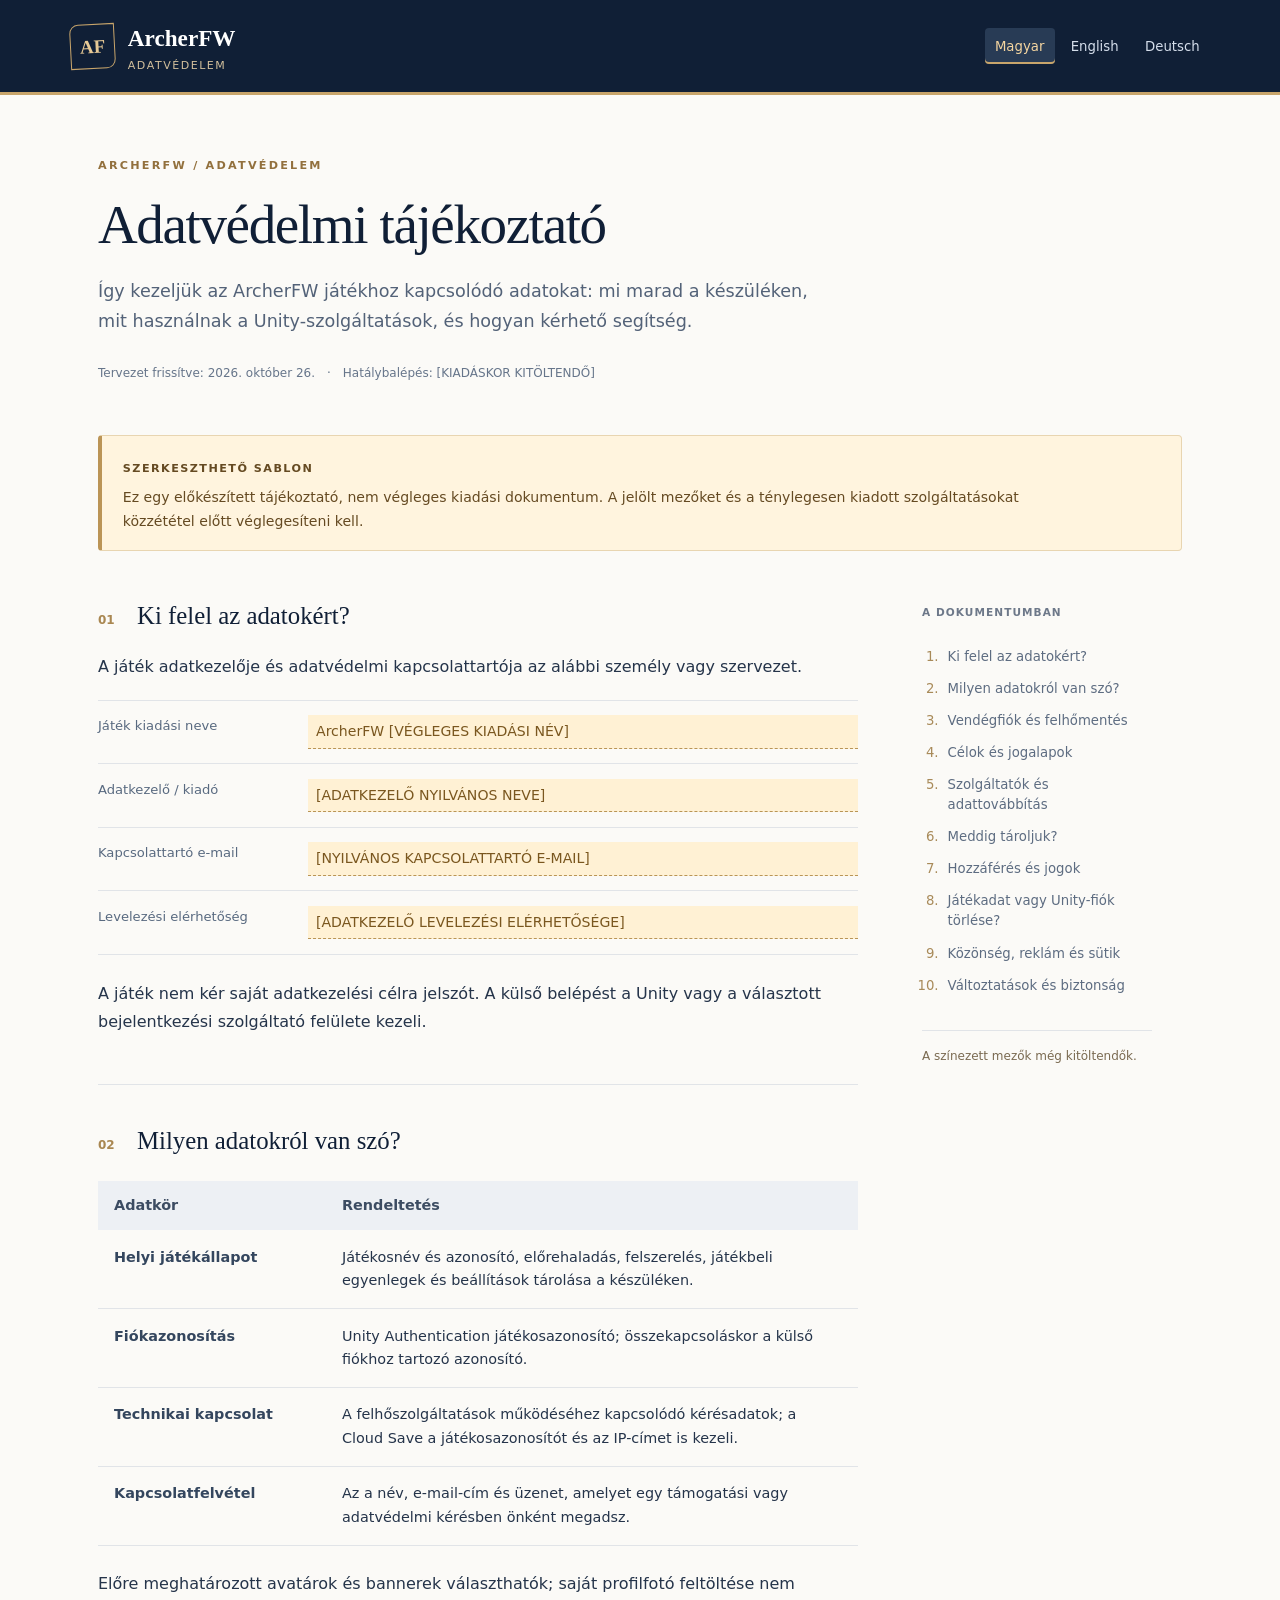
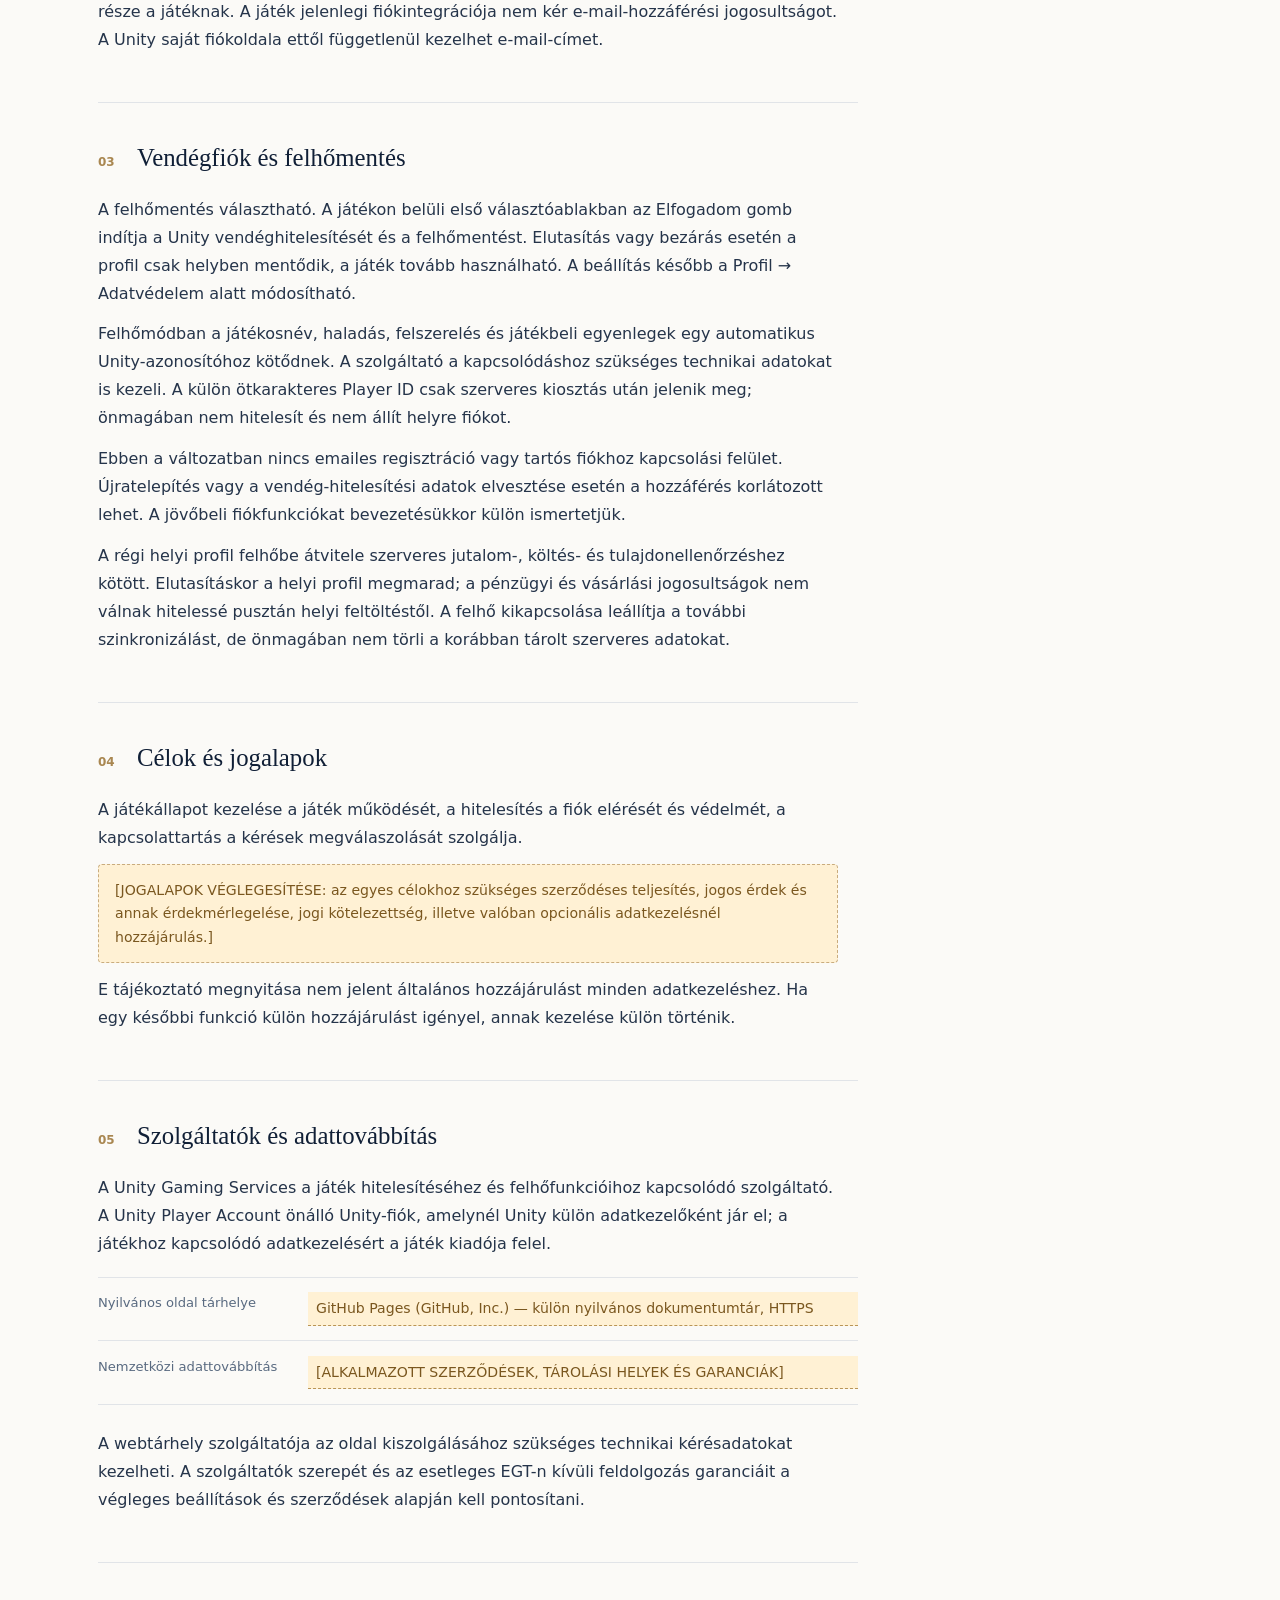
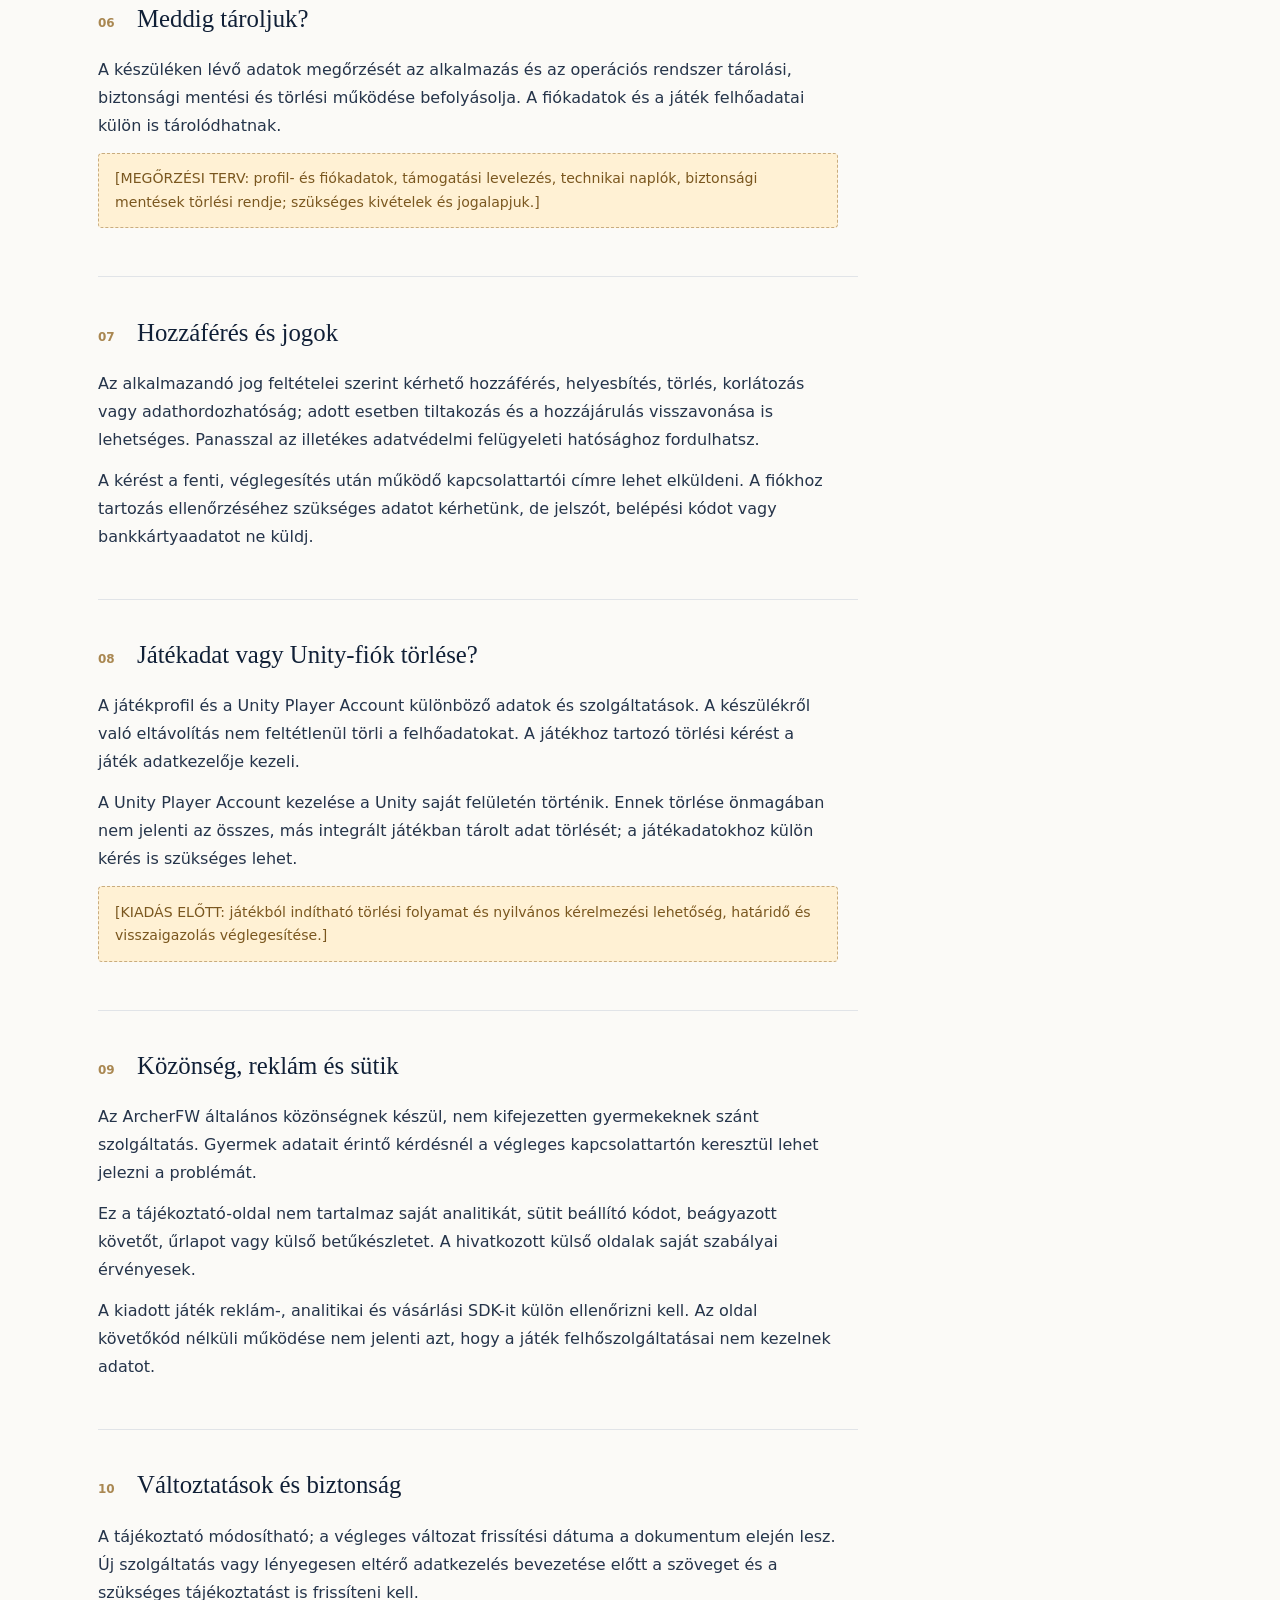
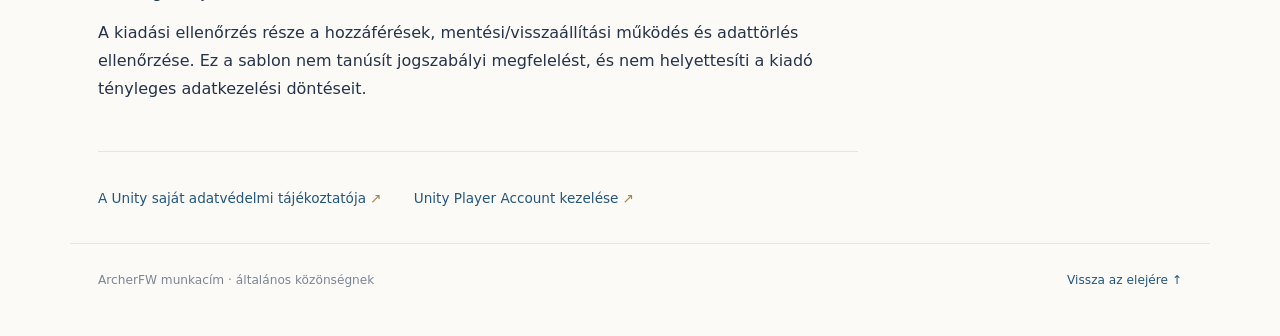
==== commit c339454c: "Describe optional cloud saving and server-issued Player ID" ====
--- a/docs/index.html
+++ b/docs/index.html
@@ -1,2 +1,2 @@
 <!doctype html>
-<html lang="hu"><head><meta charset="utf-8"><meta name="viewport" content="width=device-width, initial-scale=1"><meta name="robots" content="noindex,nofollow"><meta name="referrer" content="no-referrer"><meta name="description" content="Így kezeljük az ArcherFW játékhoz kapcsolódó adatokat: mi marad a készüléken, mit használnak a Unity-szolgáltatások, és hogyan kérhető segítség."><title>ArcherFW · Adatvédelmi tájékoztató · SZERKESZTHETŐ SABLON</title><link rel="stylesheet" href="assets/privacy.css"></head><body id="top"><a class="skip" href="#main">Ugrás a tartalomra</a><header class="site-header"><a class="brand" href="index.html"><span class="brand-mark" aria-hidden="true">AF</span><span>ArcherFW<small>Adatvédelem</small></span></a><nav class="languages" aria-label="Language"><a lang="hu" hreflang="hu" href="index.html" aria-current="page">Magyar</a><a lang="en" hreflang="en" href="en/index.html">English</a><a lang="de" hreflang="de" href="de/index.html">Deutsch</a></nav></header><main id="main"><div class="hero"><p class="eyebrow">ARCHERFW / ADATVÉDELEM</p><h1>Adatvédelmi tájékoztató</h1><p class="intro">Így kezeljük az ArcherFW játékhoz kapcsolódó adatokat: mi marad a készüléken, mit használnak a Unity-szolgáltatások, és hogyan kérhető segítség.</p><p class="version">Tervezet frissítve: 2026. október 25.<span>·</span>Hatálybalépés: [KIADÁSKOR KITÖLTENDŐ]</p></div><div class="draft-notice" role="note"><strong>SZERKESZTHETŐ SABLON</strong><p>Ez egy előkészített tájékoztató, nem végleges kiadási dokumentum. A jelölt mezőket és a ténylegesen kiadott szolgáltatásokat közzététel előtt véglegesíteni kell.</p></div><div class="reading-layout"><article><details class="mobile-toc"><summary>A dokumentumban</summary><ol><li><a href="#controller">Ki felel az adatokért?</a></li><li><a href="#data">Milyen adatokról van szó?</a></li><li><a href="#cloud">Vendégfiók és felhőmentés</a></li><li><a href="#purpose">Célok és jogalapok</a></li><li><a href="#providers">Szolgáltatók és adattovábbítás</a></li><li><a href="#retention">Meddig tároljuk?</a></li><li><a href="#rights">Hozzáférés és jogok</a></li><li><a href="#deletion">Játékadat vagy Unity-fiók törlése?</a></li><li><a href="#audience">Közönség, reklám és sütik</a></li><li><a href="#changes">Változtatások és biztonság</a></li></ol></details><section id="controller" aria-labelledby="controller-title"><h2 id="controller-title"><span aria-hidden="true">01</span>Ki felel az adatokért?</h2><p>A játék adatkezelője és adatvédelmi kapcsolattartója az alábbi személy vagy szervezet.</p><dl class="identity"><div><dt>Játék kiadási neve</dt><dd class="placeholder">ArcherFW [VÉGLEGES KIADÁSI NÉV]</dd></div><div><dt>Adatkezelő / kiadó</dt><dd class="placeholder">[ADATKEZELŐ NYILVÁNOS NEVE]</dd></div><div><dt>Kapcsolattartó e-mail</dt><dd class="placeholder">[NYILVÁNOS KAPCSOLATTARTÓ E-MAIL]</dd></div><div><dt>Levelezési elérhetőség</dt><dd class="placeholder">[ADATKEZELŐ LEVELEZÉSI ELÉRHETŐSÉGE]</dd></div></dl><p>A játék nem kér saját adatkezelési célra jelszót. A külső belépést a Unity vagy a választott bejelentkezési szolgáltató felülete kezeli.</p></section><section id="data" aria-labelledby="data-title"><h2 id="data-title"><span aria-hidden="true">02</span>Milyen adatokról van szó?</h2><div class="table-wrap"><table><thead><tr><th scope="col">Adatkör</th><th scope="col">Rendeltetés</th></tr></thead><tbody><tr><td>Helyi játékállapot</td><td>Játékosnév és azonosító, előrehaladás, felszerelés, játékbeli egyenlegek és beállítások tárolása a készüléken.</td></tr><tr><td>Fiókazonosítás</td><td>Unity Authentication játékosazonosító; összekapcsoláskor a külső fiókhoz tartozó azonosító.</td></tr><tr><td>Technikai kapcsolat</td><td>A felhőszolgáltatások működéséhez kapcsolódó kérésadatok; a Cloud Save a játékosazonosítót és az IP-címet is kezeli.</td></tr><tr><td>Kapcsolatfelvétel</td><td>Az a név, e-mail-cím és üzenet, amelyet egy támogatási vagy adatvédelmi kérésben önként megadsz.</td></tr></tbody></table></div><p>Előre meghatározott avatárok és bannerek választhatók; saját profilfotó feltöltése nem része a játéknak. A játék jelenlegi fiókintegrációja nem kér e-mail-hozzáférési jogosultságot. A Unity saját fiókoldala ettől függetlenül kezelhet e-mail-címet.</p></section><section id="cloud" aria-labelledby="cloud-title"><h2 id="cloud-title"><span aria-hidden="true">03</span>Vendégfiók és felhőmentés</h2><p>A játék vendégazonosítást és opcionális tartós fiókhoz kapcsolást támogat. A vendégfiókhoz tartozó hitelesítési adatok elvesztésekor a hozzáférés helyreállítása korlátozott lehet.</p><div class="scope-note"><p>A fejlesztés alatt álló változat staging környezetében ellenőrzött a vendéghitelesítés, a védett felhőprofil mentése és visszaállítása, az egyszeri szerveres jóváírás és az előzetesen engedélyezett profilátvitel. A profil tartalmazhat játékosnevet, haladást, felszerelést, játékbeli egyenlegeket és beállításokat. Régi helyi mentés nem töltődik fel automatikusan. Ez nem jelenti azt, hogy egy korábban telepített játékverzió már ezeket a funkciókat használja.</p></div><p>A végleges tájékoztatót a kiadott felhőmentési működéshez kell igazítani. Ha a felhőmentés aktív lesz, a hozzá tartozó profiladatokat, célokat és megőrzést is rögzíteni kell.</p></section><section id="purpose" aria-labelledby="purpose-title"><h2 id="purpose-title"><span aria-hidden="true">04</span>Célok és jogalapok</h2><p>A játékállapot kezelése a játék működését, a hitelesítés a fiók elérését és védelmét, a kapcsolattartás a kérések megválaszolását szolgálja.</p><p class="placeholder">[JOGALAPOK VÉGLEGESÍTÉSE: az egyes célokhoz szükséges szerződéses teljesítés, jogos érdek és annak érdekmérlegelése, jogi kötelezettség, illetve valóban opcionális adatkezelésnél hozzájárulás.]</p><p>E tájékoztató megnyitása nem jelent általános hozzájárulást minden adatkezeléshez. Ha egy későbbi funkció külön hozzájárulást igényel, annak kezelése külön történik.</p></section><section id="providers" aria-labelledby="providers-title"><h2 id="providers-title"><span aria-hidden="true">05</span>Szolgáltatók és adattovábbítás</h2><p>A Unity Gaming Services a játék hitelesítéséhez és felhőfunkcióihoz kapcsolódó szolgáltató. A Unity Player Account önálló Unity-fiók, amelynél Unity külön adatkezelőként jár el; a játékhoz kapcsolódó adatkezelésért a játék kiadója felel.</p><dl class="identity"><div><dt>Nyilvános oldal tárhelye</dt><dd class="placeholder">GitHub Pages (GitHub, Inc.) — külön nyilvános dokumentumtár, HTTPS</dd></div><div><dt>Nemzetközi adattovábbítás</dt><dd class="placeholder">[ALKALMAZOTT SZERZŐDÉSEK, TÁROLÁSI HELYEK ÉS GARANCIÁK]</dd></div></dl><p>A webtárhely szolgáltatója az oldal kiszolgálásához szükséges technikai kérésadatokat kezelheti. A szolgáltatók szerepét és az esetleges EGT-n kívüli feldolgozás garanciáit a végleges beállítások és szerződések alapján kell pontosítani.</p></section><section id="retention" aria-labelledby="retention-title"><h2 id="retention-title"><span aria-hidden="true">06</span>Meddig tároljuk?</h2><p>A készüléken lévő adatok megőrzését az alkalmazás és az operációs rendszer tárolási, biztonsági mentési és törlési működése befolyásolja. A fiókadatok és a játék felhőadatai külön is tárolódhatnak.</p><p class="placeholder">[MEGŐRZÉSI TERV: profil- és fiókadatok, támogatási levelezés, technikai naplók, biztonsági mentések törlési rendje; szükséges kivételek és jogalapjuk.]</p></section><section id="rights" aria-labelledby="rights-title"><h2 id="rights-title"><span aria-hidden="true">07</span>Hozzáférés és jogok</h2><p>Az alkalmazandó jog feltételei szerint kérhető hozzáférés, helyesbítés, törlés, korlátozás vagy adathordozhatóság; adott esetben tiltakozás és a hozzájárulás visszavonása is lehetséges. Panasszal az illetékes adatvédelmi felügyeleti hatósághoz fordulhatsz.</p><p>A kérést a fenti, véglegesítés után működő kapcsolattartói címre lehet elküldeni. A fiókhoz tartozás ellenőrzéséhez szükséges adatot kérhetünk, de jelszót, belépési kódot vagy bankkártyaadatot ne küldj.</p></section><section id="deletion" aria-labelledby="deletion-title"><h2 id="deletion-title"><span aria-hidden="true">08</span>Játékadat vagy Unity-fiók törlése?</h2><p>A játékprofil és a Unity Player Account különböző adatok és szolgáltatások. A készülékről való eltávolítás nem feltétlenül törli a felhőadatokat. A játékhoz tartozó törlési kérést a játék adatkezelője kezeli.</p><p>A Unity Player Account kezelése a Unity saját felületén történik. Ennek törlése önmagában nem jelenti az összes, más integrált játékban tárolt adat törlését; a játékadatokhoz külön kérés is szükséges lehet.</p><p class="placeholder">[KIADÁS ELŐTT: játékból indítható törlési folyamat és nyilvános kérelmezési lehetőség, határidő és visszaigazolás véglegesítése.]</p></section><section id="audience" aria-labelledby="audience-title"><h2 id="audience-title"><span aria-hidden="true">09</span>Közönség, reklám és sütik</h2><p>Az ArcherFW általános közönségnek készül, nem kifejezetten gyermekeknek szánt szolgáltatás. Gyermek adatait érintő kérdésnél a végleges kapcsolattartón keresztül lehet jelezni a problémát.</p><p>Ez a tájékoztató-oldal nem tartalmaz saját analitikát, sütit beállító kódot, beágyazott követőt, űrlapot vagy külső betűkészletet. A hivatkozott külső oldalak saját szabályai érvényesek.</p><p>A kiadott játék reklám-, analitikai és vásárlási SDK-it külön ellenőrizni kell. Az oldal követőkód nélküli működése nem jelenti azt, hogy a játék felhőszolgáltatásai nem kezelnek adatot.</p></section><section id="changes" aria-labelledby="changes-title"><h2 id="changes-title"><span aria-hidden="true">10</span>Változtatások és biztonság</h2><p>A tájékoztató módosítható; a végleges változat frissítési dátuma a dokumentum elején lesz. Új szolgáltatás vagy lényegesen eltérő adatkezelés bevezetése előtt a szöveget és a szükséges tájékoztatást is frissíteni kell.</p><p>A kiadási ellenőrzés része a hozzáférések, mentési/visszaállítási működés és adattörlés ellenőrzése. Ez a sablon nem tanúsít jogszabályi megfelelést, és nem helyettesíti a kiadó tényleges adatkezelési döntéseit.</p></section><div class="provider-links"><a href="https://unity.com/legal/privacy-policy" target="_blank" rel="noopener noreferrer">A Unity saját adatvédelmi tájékoztatója <span aria-hidden="true">↗</span></a><a href="https://player-account.unity.com/" target="_blank" rel="noopener noreferrer">Unity Player Account kezelése <span aria-hidden="true">↗</span></a></div></article><aside><nav class="toc" aria-label="A dokumentumban"><p>A dokumentumban</p><ol><li><a href="#controller">Ki felel az adatokért?</a></li><li><a href="#data">Milyen adatokról van szó?</a></li><li><a href="#cloud">Vendégfiók és felhőmentés</a></li><li><a href="#purpose">Célok és jogalapok</a></li><li><a href="#providers">Szolgáltatók és adattovábbítás</a></li><li><a href="#retention">Meddig tároljuk?</a></li><li><a href="#rights">Hozzáférés és jogok</a></li><li><a href="#deletion">Játékadat vagy Unity-fiók törlése?</a></li><li><a href="#audience">Közönség, reklám és sütik</a></li><li><a href="#changes">Változtatások és biztonság</a></li></ol><div class="margin-note">A színezett mezők még kitöltendők.</div></nav></aside></div></main><footer><p>ArcherFW munkacím · általános közönségnek</p><a href="#top">Vissza az elejére ↑</a></footer></body></html>
+<html lang="hu"><head><meta charset="utf-8"><meta name="viewport" content="width=device-width, initial-scale=1"><meta name="robots" content="noindex,nofollow"><meta name="referrer" content="no-referrer"><meta name="description" content="Így kezeljük az ArcherFW játékhoz kapcsolódó adatokat: mi marad a készüléken, mit használnak a Unity-szolgáltatások, és hogyan kérhető segítség."><title>ArcherFW · Adatvédelmi tájékoztató · SZERKESZTHETŐ SABLON</title><link rel="stylesheet" href="assets/privacy.css"></head><body id="top"><a class="skip" href="#main">Ugrás a tartalomra</a><header class="site-header"><a class="brand" href="index.html"><span class="brand-mark" aria-hidden="true">AF</span><span>ArcherFW<small>Adatvédelem</small></span></a><nav class="languages" aria-label="Language"><a lang="hu" hreflang="hu" href="index.html" aria-current="page">Magyar</a><a lang="en" hreflang="en" href="en/index.html">English</a><a lang="de" hreflang="de" href="de/index.html">Deutsch</a></nav></header><main id="main"><div class="hero"><p class="eyebrow">ARCHERFW / ADATVÉDELEM</p><h1>Adatvédelmi tájékoztató</h1><p class="intro">Így kezeljük az ArcherFW játékhoz kapcsolódó adatokat: mi marad a készüléken, mit használnak a Unity-szolgáltatások, és hogyan kérhető segítség.</p><p class="version">Tervezet frissítve: 2026. október 26.<span>·</span>Hatálybalépés: [KIADÁSKOR KITÖLTENDŐ]</p></div><div class="draft-notice" role="note"><strong>SZERKESZTHETŐ SABLON</strong><p>Ez egy előkészített tájékoztató, nem végleges kiadási dokumentum. A jelölt mezőket és a ténylegesen kiadott szolgáltatásokat közzététel előtt véglegesíteni kell.</p></div><div class="reading-layout"><article><details class="mobile-toc"><summary>A dokumentumban</summary><ol><li><a href="#controller">Ki felel az adatokért?</a></li><li><a href="#data">Milyen adatokról van szó?</a></li><li><a href="#cloud">Vendégfiók és felhőmentés</a></li><li><a href="#purpose">Célok és jogalapok</a></li><li><a href="#providers">Szolgáltatók és adattovábbítás</a></li><li><a href="#retention">Meddig tároljuk?</a></li><li><a href="#rights">Hozzáférés és jogok</a></li><li><a href="#deletion">Játékadat vagy Unity-fiók törlése?</a></li><li><a href="#audience">Közönség, reklám és sütik</a></li><li><a href="#changes">Változtatások és biztonság</a></li></ol></details><section id="controller" aria-labelledby="controller-title"><h2 id="controller-title"><span aria-hidden="true">01</span>Ki felel az adatokért?</h2><p>A játék adatkezelője és adatvédelmi kapcsolattartója az alábbi személy vagy szervezet.</p><dl class="identity"><div><dt>Játék kiadási neve</dt><dd class="placeholder">ArcherFW [VÉGLEGES KIADÁSI NÉV]</dd></div><div><dt>Adatkezelő / kiadó</dt><dd class="placeholder">[ADATKEZELŐ NYILVÁNOS NEVE]</dd></div><div><dt>Kapcsolattartó e-mail</dt><dd class="placeholder">[NYILVÁNOS KAPCSOLATTARTÓ E-MAIL]</dd></div><div><dt>Levelezési elérhetőség</dt><dd class="placeholder">[ADATKEZELŐ LEVELEZÉSI ELÉRHETŐSÉGE]</dd></div></dl><p>A játék nem kér saját adatkezelési célra jelszót. A külső belépést a Unity vagy a választott bejelentkezési szolgáltató felülete kezeli.</p></section><section id="data" aria-labelledby="data-title"><h2 id="data-title"><span aria-hidden="true">02</span>Milyen adatokról van szó?</h2><div class="table-wrap"><table><thead><tr><th scope="col">Adatkör</th><th scope="col">Rendeltetés</th></tr></thead><tbody><tr><td>Helyi játékállapot</td><td>Játékosnév és azonosító, előrehaladás, felszerelés, játékbeli egyenlegek és beállítások tárolása a készüléken.</td></tr><tr><td>Fiókazonosítás</td><td>Unity Authentication játékosazonosító; összekapcsoláskor a külső fiókhoz tartozó azonosító.</td></tr><tr><td>Technikai kapcsolat</td><td>A felhőszolgáltatások működéséhez kapcsolódó kérésadatok; a Cloud Save a játékosazonosítót és az IP-címet is kezeli.</td></tr><tr><td>Kapcsolatfelvétel</td><td>Az a név, e-mail-cím és üzenet, amelyet egy támogatási vagy adatvédelmi kérésben önként megadsz.</td></tr></tbody></table></div><p>Előre meghatározott avatárok és bannerek választhatók; saját profilfotó feltöltése nem része a játéknak. A játék jelenlegi fiókintegrációja nem kér e-mail-hozzáférési jogosultságot. A Unity saját fiókoldala ettől függetlenül kezelhet e-mail-címet.</p></section><section id="cloud" aria-labelledby="cloud-title"><h2 id="cloud-title"><span aria-hidden="true">03</span>Vendégfiók és felhőmentés</h2><p>A felhőmentés választható. A játékon belüli első választóablakban az Elfogadom gomb indítja a Unity vendéghitelesítését és a felhőmentést. Elutasítás vagy bezárás esetén a profil csak helyben mentődik, a játék tovább használható. A beállítás később a Profil → Adatvédelem alatt módosítható.</p><p>Felhőmódban a játékosnév, haladás, felszerelés és játékbeli egyenlegek egy automatikus Unity-azonosítóhoz kötődnek. A szolgáltató a kapcsolódáshoz szükséges technikai adatokat is kezeli. A külön ötkarakteres Player ID csak szerveres kiosztás után jelenik meg; önmagában nem hitelesít és nem állít helyre fiókot.</p><p>Ebben a változatban nincs emailes regisztráció vagy tartós fiókhoz kapcsolási felület. Újratelepítés vagy a vendég-hitelesítési adatok elvesztése esetén a hozzáférés korlátozott lehet. A jövőbeli fiókfunkciókat bevezetésükkor külön ismertetjük.</p><p>A régi helyi profil felhőbe átvitele szerveres jutalom-, költés- és tulajdonellenőrzéshez kötött. Elutasításkor a helyi profil megmarad; a pénzügyi és vásárlási jogosultságok nem válnak hitelessé pusztán helyi feltöltéstől. A felhő kikapcsolása leállítja a további szinkronizálást, de önmagában nem törli a korábban tárolt szerveres adatokat.</p></section><section id="purpose" aria-labelledby="purpose-title"><h2 id="purpose-title"><span aria-hidden="true">04</span>Célok és jogalapok</h2><p>A játékállapot kezelése a játék működését, a hitelesítés a fiók elérését és védelmét, a kapcsolattartás a kérések megválaszolását szolgálja.</p><p class="placeholder">[JOGALAPOK VÉGLEGESÍTÉSE: az egyes célokhoz szükséges szerződéses teljesítés, jogos érdek és annak érdekmérlegelése, jogi kötelezettség, illetve valóban opcionális adatkezelésnél hozzájárulás.]</p><p>E tájékoztató megnyitása nem jelent általános hozzájárulást minden adatkezeléshez. Ha egy későbbi funkció külön hozzájárulást igényel, annak kezelése külön történik.</p></section><section id="providers" aria-labelledby="providers-title"><h2 id="providers-title"><span aria-hidden="true">05</span>Szolgáltatók és adattovábbítás</h2><p>A Unity Gaming Services a játék hitelesítéséhez és felhőfunkcióihoz kapcsolódó szolgáltató. A Unity Player Account önálló Unity-fiók, amelynél Unity külön adatkezelőként jár el; a játékhoz kapcsolódó adatkezelésért a játék kiadója felel.</p><dl class="identity"><div><dt>Nyilvános oldal tárhelye</dt><dd class="placeholder">GitHub Pages (GitHub, Inc.) — külön nyilvános dokumentumtár, HTTPS</dd></div><div><dt>Nemzetközi adattovábbítás</dt><dd class="placeholder">[ALKALMAZOTT SZERZŐDÉSEK, TÁROLÁSI HELYEK ÉS GARANCIÁK]</dd></div></dl><p>A webtárhely szolgáltatója az oldal kiszolgálásához szükséges technikai kérésadatokat kezelheti. A szolgáltatók szerepét és az esetleges EGT-n kívüli feldolgozás garanciáit a végleges beállítások és szerződések alapján kell pontosítani.</p></section><section id="retention" aria-labelledby="retention-title"><h2 id="retention-title"><span aria-hidden="true">06</span>Meddig tároljuk?</h2><p>A készüléken lévő adatok megőrzését az alkalmazás és az operációs rendszer tárolási, biztonsági mentési és törlési működése befolyásolja. A fiókadatok és a játék felhőadatai külön is tárolódhatnak.</p><p class="placeholder">[MEGŐRZÉSI TERV: profil- és fiókadatok, támogatási levelezés, technikai naplók, biztonsági mentések törlési rendje; szükséges kivételek és jogalapjuk.]</p></section><section id="rights" aria-labelledby="rights-title"><h2 id="rights-title"><span aria-hidden="true">07</span>Hozzáférés és jogok</h2><p>Az alkalmazandó jog feltételei szerint kérhető hozzáférés, helyesbítés, törlés, korlátozás vagy adathordozhatóság; adott esetben tiltakozás és a hozzájárulás visszavonása is lehetséges. Panasszal az illetékes adatvédelmi felügyeleti hatósághoz fordulhatsz.</p><p>A kérést a fenti, véglegesítés után működő kapcsolattartói címre lehet elküldeni. A fiókhoz tartozás ellenőrzéséhez szükséges adatot kérhetünk, de jelszót, belépési kódot vagy bankkártyaadatot ne küldj.</p></section><section id="deletion" aria-labelledby="deletion-title"><h2 id="deletion-title"><span aria-hidden="true">08</span>Játékadat vagy Unity-fiók törlése?</h2><p>A játékprofil és a Unity Player Account különböző adatok és szolgáltatások. A készülékről való eltávolítás nem feltétlenül törli a felhőadatokat. A játékhoz tartozó törlési kérést a játék adatkezelője kezeli.</p><p>A Unity Player Account kezelése a Unity saját felületén történik. Ennek törlése önmagában nem jelenti az összes, más integrált játékban tárolt adat törlését; a játékadatokhoz külön kérés is szükséges lehet.</p><p class="placeholder">[KIADÁS ELŐTT: játékból indítható törlési folyamat és nyilvános kérelmezési lehetőség, határidő és visszaigazolás véglegesítése.]</p></section><section id="audience" aria-labelledby="audience-title"><h2 id="audience-title"><span aria-hidden="true">09</span>Közönség, reklám és sütik</h2><p>Az ArcherFW általános közönségnek készül, nem kifejezetten gyermekeknek szánt szolgáltatás. Gyermek adatait érintő kérdésnél a végleges kapcsolattartón keresztül lehet jelezni a problémát.</p><p>Ez a tájékoztató-oldal nem tartalmaz saját analitikát, sütit beállító kódot, beágyazott követőt, űrlapot vagy külső betűkészletet. A hivatkozott külső oldalak saját szabályai érvényesek.</p><p>A kiadott játék reklám-, analitikai és vásárlási SDK-it külön ellenőrizni kell. Az oldal követőkód nélküli működése nem jelenti azt, hogy a játék felhőszolgáltatásai nem kezelnek adatot.</p></section><section id="changes" aria-labelledby="changes-title"><h2 id="changes-title"><span aria-hidden="true">10</span>Változtatások és biztonság</h2><p>A tájékoztató módosítható; a végleges változat frissítési dátuma a dokumentum elején lesz. Új szolgáltatás vagy lényegesen eltérő adatkezelés bevezetése előtt a szöveget és a szükséges tájékoztatást is frissíteni kell.</p><p>A kiadási ellenőrzés része a hozzáférések, mentési/visszaállítási működés és adattörlés ellenőrzése. Ez a sablon nem tanúsít jogszabályi megfelelést, és nem helyettesíti a kiadó tényleges adatkezelési döntéseit.</p></section><div class="provider-links"><a href="https://unity.com/legal/privacy-policy" target="_blank" rel="noopener noreferrer">A Unity saját adatvédelmi tájékoztatója <span aria-hidden="true">↗</span></a><a href="https://player-account.unity.com/" target="_blank" rel="noopener noreferrer">Unity Player Account kezelése <span aria-hidden="true">↗</span></a></div></article><aside><nav class="toc" aria-label="A dokumentumban"><p>A dokumentumban</p><ol><li><a href="#controller">Ki felel az adatokért?</a></li><li><a href="#data">Milyen adatokról van szó?</a></li><li><a href="#cloud">Vendégfiók és felhőmentés</a></li><li><a href="#purpose">Célok és jogalapok</a></li><li><a href="#providers">Szolgáltatók és adattovábbítás</a></li><li><a href="#retention">Meddig tároljuk?</a></li><li><a href="#rights">Hozzáférés és jogok</a></li><li><a href="#deletion">Játékadat vagy Unity-fiók törlése?</a></li><li><a href="#audience">Közönség, reklám és sütik</a></li><li><a href="#changes">Változtatások és biztonság</a></li></ol><div class="margin-note">A színezett mezők még kitöltendők.</div></nav></aside></div></main><footer><p>ArcherFW munkacím · általános közönségnek</p><a href="#top">Vissza az elejére ↑</a></footer></body></html>
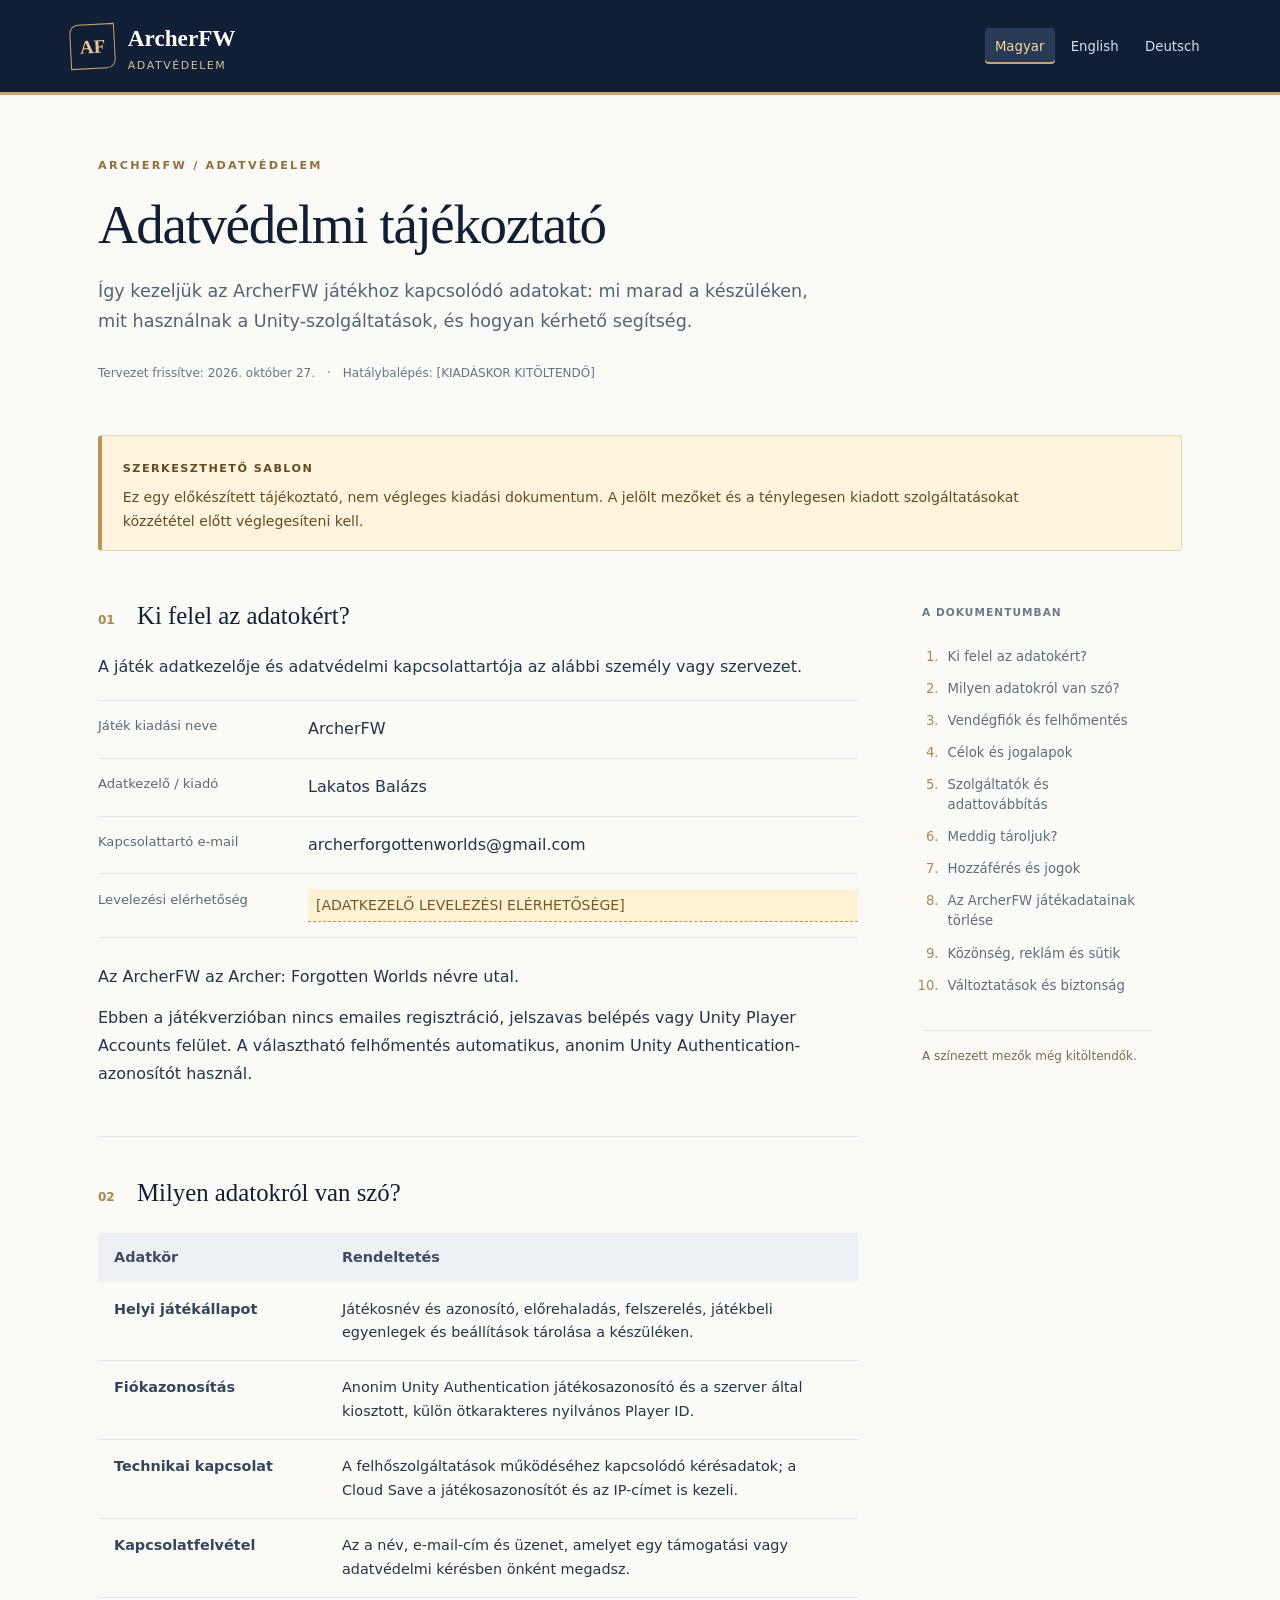
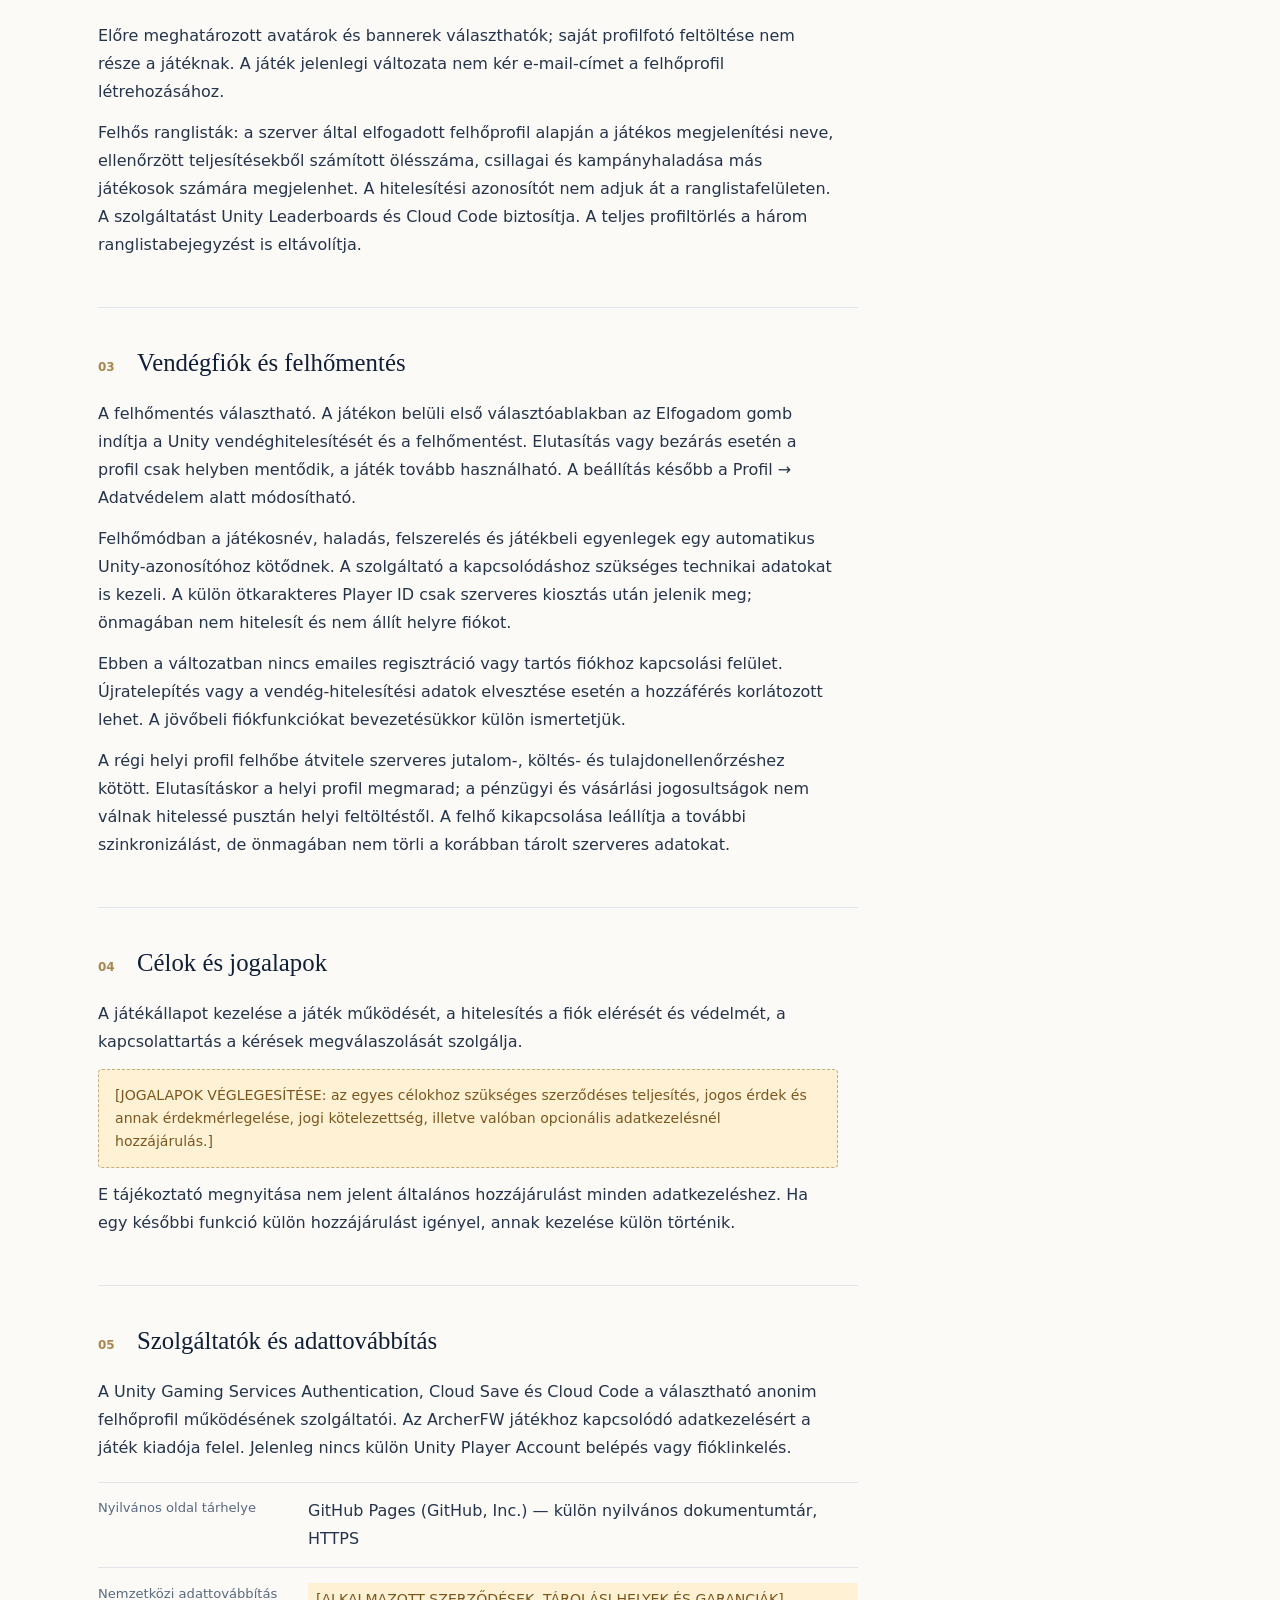
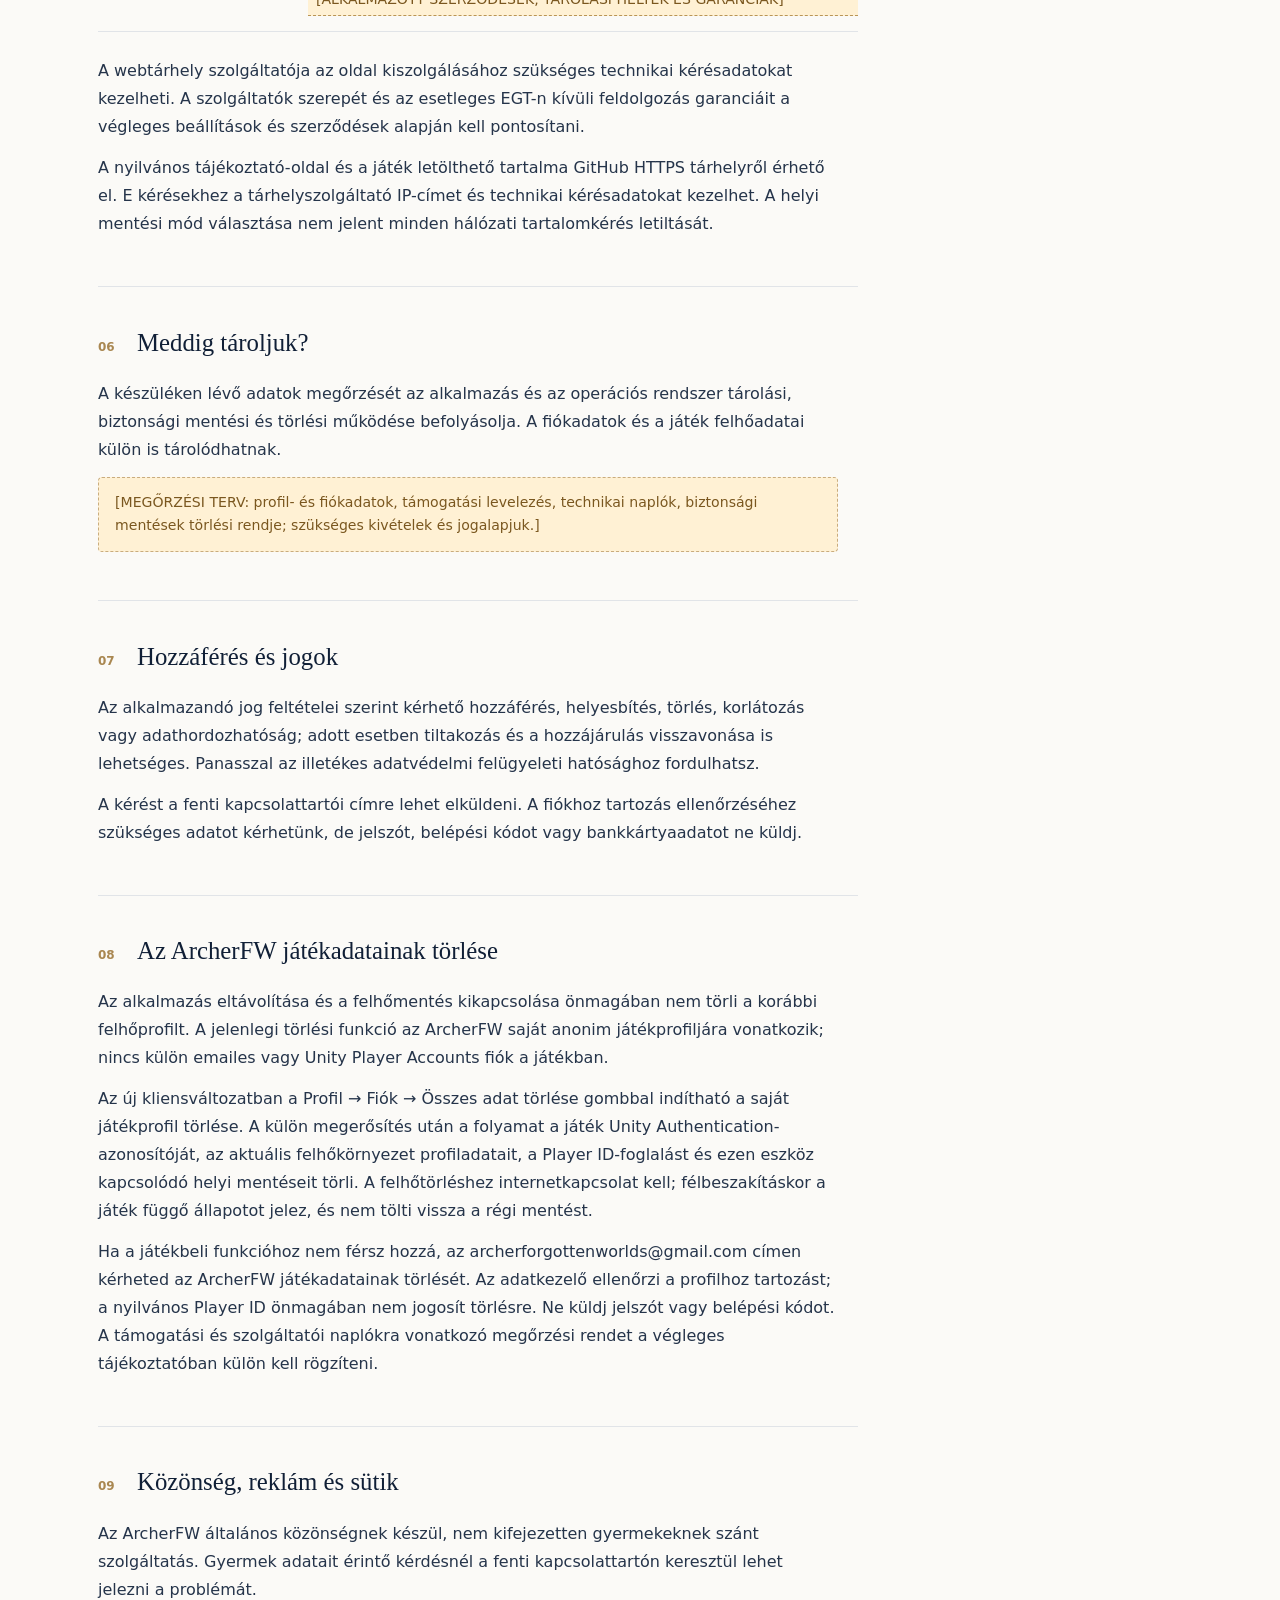
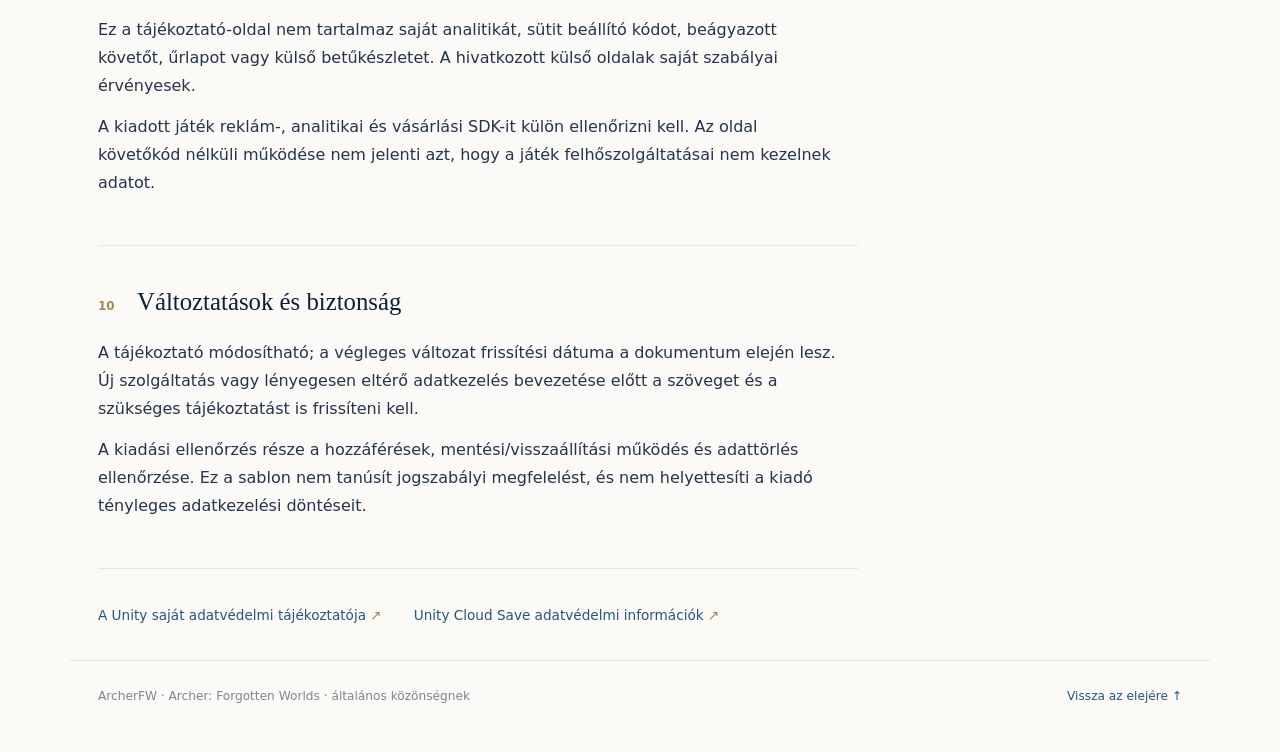
==== commit 3b94fb38: "Describe cloud rankings and complete profile erasure in all locales" ====
--- a/docs/index.html
+++ b/docs/index.html
@@ -1,2 +1,2 @@
 <!doctype html>
-<html lang="hu"><head><meta charset="utf-8"><meta name="viewport" content="width=device-width, initial-scale=1"><meta name="robots" content="noindex,nofollow"><meta name="referrer" content="no-referrer"><meta name="description" content="Így kezeljük az ArcherFW játékhoz kapcsolódó adatokat: mi marad a készüléken, mit használnak a Unity-szolgáltatások, és hogyan kérhető segítség."><title>ArcherFW · Adatvédelmi tájékoztató · SZERKESZTHETŐ SABLON</title><link rel="stylesheet" href="assets/privacy.css"></head><body id="top"><a class="skip" href="#main">Ugrás a tartalomra</a><header class="site-header"><a class="brand" href="index.html"><span class="brand-mark" aria-hidden="true">AF</span><span>ArcherFW<small>Adatvédelem</small></span></a><nav class="languages" aria-label="Language"><a lang="hu" hreflang="hu" href="index.html" aria-current="page">Magyar</a><a lang="en" hreflang="en" href="en/index.html">English</a><a lang="de" hreflang="de" href="de/index.html">Deutsch</a></nav></header><main id="main"><div class="hero"><p class="eyebrow">ARCHERFW / ADATVÉDELEM</p><h1>Adatvédelmi tájékoztató</h1><p class="intro">Így kezeljük az ArcherFW játékhoz kapcsolódó adatokat: mi marad a készüléken, mit használnak a Unity-szolgáltatások, és hogyan kérhető segítség.</p><p class="version">Tervezet frissítve: 2026. október 26.<span>·</span>Hatálybalépés: [KIADÁSKOR KITÖLTENDŐ]</p></div><div class="draft-notice" role="note"><strong>SZERKESZTHETŐ SABLON</strong><p>Ez egy előkészített tájékoztató, nem végleges kiadási dokumentum. A jelölt mezőket és a ténylegesen kiadott szolgáltatásokat közzététel előtt véglegesíteni kell.</p></div><div class="reading-layout"><article><details class="mobile-toc"><summary>A dokumentumban</summary><ol><li><a href="#controller">Ki felel az adatokért?</a></li><li><a href="#data">Milyen adatokról van szó?</a></li><li><a href="#cloud">Vendégfiók és felhőmentés</a></li><li><a href="#purpose">Célok és jogalapok</a></li><li><a href="#providers">Szolgáltatók és adattovábbítás</a></li><li><a href="#retention">Meddig tároljuk?</a></li><li><a href="#rights">Hozzáférés és jogok</a></li><li><a href="#deletion">Játékadat vagy Unity-fiók törlése?</a></li><li><a href="#audience">Közönség, reklám és sütik</a></li><li><a href="#changes">Változtatások és biztonság</a></li></ol></details><section id="controller" aria-labelledby="controller-title"><h2 id="controller-title"><span aria-hidden="true">01</span>Ki felel az adatokért?</h2><p>A játék adatkezelője és adatvédelmi kapcsolattartója az alábbi személy vagy szervezet.</p><dl class="identity"><div><dt>Játék kiadási neve</dt><dd class="placeholder">ArcherFW [VÉGLEGES KIADÁSI NÉV]</dd></div><div><dt>Adatkezelő / kiadó</dt><dd class="placeholder">[ADATKEZELŐ NYILVÁNOS NEVE]</dd></div><div><dt>Kapcsolattartó e-mail</dt><dd class="placeholder">[NYILVÁNOS KAPCSOLATTARTÓ E-MAIL]</dd></div><div><dt>Levelezési elérhetőség</dt><dd class="placeholder">[ADATKEZELŐ LEVELEZÉSI ELÉRHETŐSÉGE]</dd></div></dl><p>A játék nem kér saját adatkezelési célra jelszót. A külső belépést a Unity vagy a választott bejelentkezési szolgáltató felülete kezeli.</p></section><section id="data" aria-labelledby="data-title"><h2 id="data-title"><span aria-hidden="true">02</span>Milyen adatokról van szó?</h2><div class="table-wrap"><table><thead><tr><th scope="col">Adatkör</th><th scope="col">Rendeltetés</th></tr></thead><tbody><tr><td>Helyi játékállapot</td><td>Játékosnév és azonosító, előrehaladás, felszerelés, játékbeli egyenlegek és beállítások tárolása a készüléken.</td></tr><tr><td>Fiókazonosítás</td><td>Unity Authentication játékosazonosító; összekapcsoláskor a külső fiókhoz tartozó azonosító.</td></tr><tr><td>Technikai kapcsolat</td><td>A felhőszolgáltatások működéséhez kapcsolódó kérésadatok; a Cloud Save a játékosazonosítót és az IP-címet is kezeli.</td></tr><tr><td>Kapcsolatfelvétel</td><td>Az a név, e-mail-cím és üzenet, amelyet egy támogatási vagy adatvédelmi kérésben önként megadsz.</td></tr></tbody></table></div><p>Előre meghatározott avatárok és bannerek választhatók; saját profilfotó feltöltése nem része a játéknak. A játék jelenlegi fiókintegrációja nem kér e-mail-hozzáférési jogosultságot. A Unity saját fiókoldala ettől függetlenül kezelhet e-mail-címet.</p></section><section id="cloud" aria-labelledby="cloud-title"><h2 id="cloud-title"><span aria-hidden="true">03</span>Vendégfiók és felhőmentés</h2><p>A felhőmentés választható. A játékon belüli első választóablakban az Elfogadom gomb indítja a Unity vendéghitelesítését és a felhőmentést. Elutasítás vagy bezárás esetén a profil csak helyben mentődik, a játék tovább használható. A beállítás később a Profil → Adatvédelem alatt módosítható.</p><p>Felhőmódban a játékosnév, haladás, felszerelés és játékbeli egyenlegek egy automatikus Unity-azonosítóhoz kötődnek. A szolgáltató a kapcsolódáshoz szükséges technikai adatokat is kezeli. A külön ötkarakteres Player ID csak szerveres kiosztás után jelenik meg; önmagában nem hitelesít és nem állít helyre fiókot.</p><p>Ebben a változatban nincs emailes regisztráció vagy tartós fiókhoz kapcsolási felület. Újratelepítés vagy a vendég-hitelesítési adatok elvesztése esetén a hozzáférés korlátozott lehet. A jövőbeli fiókfunkciókat bevezetésükkor külön ismertetjük.</p><p>A régi helyi profil felhőbe átvitele szerveres jutalom-, költés- és tulajdonellenőrzéshez kötött. Elutasításkor a helyi profil megmarad; a pénzügyi és vásárlási jogosultságok nem válnak hitelessé pusztán helyi feltöltéstől. A felhő kikapcsolása leállítja a további szinkronizálást, de önmagában nem törli a korábban tárolt szerveres adatokat.</p></section><section id="purpose" aria-labelledby="purpose-title"><h2 id="purpose-title"><span aria-hidden="true">04</span>Célok és jogalapok</h2><p>A játékállapot kezelése a játék működését, a hitelesítés a fiók elérését és védelmét, a kapcsolattartás a kérések megválaszolását szolgálja.</p><p class="placeholder">[JOGALAPOK VÉGLEGESÍTÉSE: az egyes célokhoz szükséges szerződéses teljesítés, jogos érdek és annak érdekmérlegelése, jogi kötelezettség, illetve valóban opcionális adatkezelésnél hozzájárulás.]</p><p>E tájékoztató megnyitása nem jelent általános hozzájárulást minden adatkezeléshez. Ha egy későbbi funkció külön hozzájárulást igényel, annak kezelése külön történik.</p></section><section id="providers" aria-labelledby="providers-title"><h2 id="providers-title"><span aria-hidden="true">05</span>Szolgáltatók és adattovábbítás</h2><p>A Unity Gaming Services a játék hitelesítéséhez és felhőfunkcióihoz kapcsolódó szolgáltató. A Unity Player Account önálló Unity-fiók, amelynél Unity külön adatkezelőként jár el; a játékhoz kapcsolódó adatkezelésért a játék kiadója felel.</p><dl class="identity"><div><dt>Nyilvános oldal tárhelye</dt><dd class="placeholder">GitHub Pages (GitHub, Inc.) — külön nyilvános dokumentumtár, HTTPS</dd></div><div><dt>Nemzetközi adattovábbítás</dt><dd class="placeholder">[ALKALMAZOTT SZERZŐDÉSEK, TÁROLÁSI HELYEK ÉS GARANCIÁK]</dd></div></dl><p>A webtárhely szolgáltatója az oldal kiszolgálásához szükséges technikai kérésadatokat kezelheti. A szolgáltatók szerepét és az esetleges EGT-n kívüli feldolgozás garanciáit a végleges beállítások és szerződések alapján kell pontosítani.</p></section><section id="retention" aria-labelledby="retention-title"><h2 id="retention-title"><span aria-hidden="true">06</span>Meddig tároljuk?</h2><p>A készüléken lévő adatok megőrzését az alkalmazás és az operációs rendszer tárolási, biztonsági mentési és törlési működése befolyásolja. A fiókadatok és a játék felhőadatai külön is tárolódhatnak.</p><p class="placeholder">[MEGŐRZÉSI TERV: profil- és fiókadatok, támogatási levelezés, technikai naplók, biztonsági mentések törlési rendje; szükséges kivételek és jogalapjuk.]</p></section><section id="rights" aria-labelledby="rights-title"><h2 id="rights-title"><span aria-hidden="true">07</span>Hozzáférés és jogok</h2><p>Az alkalmazandó jog feltételei szerint kérhető hozzáférés, helyesbítés, törlés, korlátozás vagy adathordozhatóság; adott esetben tiltakozás és a hozzájárulás visszavonása is lehetséges. Panasszal az illetékes adatvédelmi felügyeleti hatósághoz fordulhatsz.</p><p>A kérést a fenti, véglegesítés után működő kapcsolattartói címre lehet elküldeni. A fiókhoz tartozás ellenőrzéséhez szükséges adatot kérhetünk, de jelszót, belépési kódot vagy bankkártyaadatot ne küldj.</p></section><section id="deletion" aria-labelledby="deletion-title"><h2 id="deletion-title"><span aria-hidden="true">08</span>Játékadat vagy Unity-fiók törlése?</h2><p>A játékprofil és a Unity Player Account különböző adatok és szolgáltatások. A készülékről való eltávolítás nem feltétlenül törli a felhőadatokat. A játékhoz tartozó törlési kérést a játék adatkezelője kezeli.</p><p>A Unity Player Account kezelése a Unity saját felületén történik. Ennek törlése önmagában nem jelenti az összes, más integrált játékban tárolt adat törlését; a játékadatokhoz külön kérés is szükséges lehet.</p><p class="placeholder">[KIADÁS ELŐTT: játékból indítható törlési folyamat és nyilvános kérelmezési lehetőség, határidő és visszaigazolás véglegesítése.]</p></section><section id="audience" aria-labelledby="audience-title"><h2 id="audience-title"><span aria-hidden="true">09</span>Közönség, reklám és sütik</h2><p>Az ArcherFW általános közönségnek készül, nem kifejezetten gyermekeknek szánt szolgáltatás. Gyermek adatait érintő kérdésnél a végleges kapcsolattartón keresztül lehet jelezni a problémát.</p><p>Ez a tájékoztató-oldal nem tartalmaz saját analitikát, sütit beállító kódot, beágyazott követőt, űrlapot vagy külső betűkészletet. A hivatkozott külső oldalak saját szabályai érvényesek.</p><p>A kiadott játék reklám-, analitikai és vásárlási SDK-it külön ellenőrizni kell. Az oldal követőkód nélküli működése nem jelenti azt, hogy a játék felhőszolgáltatásai nem kezelnek adatot.</p></section><section id="changes" aria-labelledby="changes-title"><h2 id="changes-title"><span aria-hidden="true">10</span>Változtatások és biztonság</h2><p>A tájékoztató módosítható; a végleges változat frissítési dátuma a dokumentum elején lesz. Új szolgáltatás vagy lényegesen eltérő adatkezelés bevezetése előtt a szöveget és a szükséges tájékoztatást is frissíteni kell.</p><p>A kiadási ellenőrzés része a hozzáférések, mentési/visszaállítási működés és adattörlés ellenőrzése. Ez a sablon nem tanúsít jogszabályi megfelelést, és nem helyettesíti a kiadó tényleges adatkezelési döntéseit.</p></section><div class="provider-links"><a href="https://unity.com/legal/privacy-policy" target="_blank" rel="noopener noreferrer">A Unity saját adatvédelmi tájékoztatója <span aria-hidden="true">↗</span></a><a href="https://player-account.unity.com/" target="_blank" rel="noopener noreferrer">Unity Player Account kezelése <span aria-hidden="true">↗</span></a></div></article><aside><nav class="toc" aria-label="A dokumentumban"><p>A dokumentumban</p><ol><li><a href="#controller">Ki felel az adatokért?</a></li><li><a href="#data">Milyen adatokról van szó?</a></li><li><a href="#cloud">Vendégfiók és felhőmentés</a></li><li><a href="#purpose">Célok és jogalapok</a></li><li><a href="#providers">Szolgáltatók és adattovábbítás</a></li><li><a href="#retention">Meddig tároljuk?</a></li><li><a href="#rights">Hozzáférés és jogok</a></li><li><a href="#deletion">Játékadat vagy Unity-fiók törlése?</a></li><li><a href="#audience">Közönség, reklám és sütik</a></li><li><a href="#changes">Változtatások és biztonság</a></li></ol><div class="margin-note">A színezett mezők még kitöltendők.</div></nav></aside></div></main><footer><p>ArcherFW munkacím · általános közönségnek</p><a href="#top">Vissza az elejére ↑</a></footer></body></html>
+<html lang="hu"><head><meta charset="utf-8"><meta name="viewport" content="width=device-width, initial-scale=1"><meta name="robots" content="noindex,nofollow"><meta name="referrer" content="no-referrer"><meta name="description" content="Így kezeljük az ArcherFW játékhoz kapcsolódó adatokat: mi marad a készüléken, mit használnak a Unity-szolgáltatások, és hogyan kérhető segítség."><title>ArcherFW · Adatvédelmi tájékoztató · SZERKESZTHETŐ SABLON</title><link rel="stylesheet" href="assets/privacy.css"></head><body id="top"><a class="skip" href="#main">Ugrás a tartalomra</a><header class="site-header"><a class="brand" href="index.html"><span class="brand-mark" aria-hidden="true">AF</span><span>ArcherFW<small>Adatvédelem</small></span></a><nav class="languages" aria-label="Language"><a lang="hu" hreflang="hu" href="index.html" aria-current="page">Magyar</a><a lang="en" hreflang="en" href="en/index.html">English</a><a lang="de" hreflang="de" href="de/index.html">Deutsch</a></nav></header><main id="main"><div class="hero"><p class="eyebrow">ARCHERFW / ADATVÉDELEM</p><h1>Adatvédelmi tájékoztató</h1><p class="intro">Így kezeljük az ArcherFW játékhoz kapcsolódó adatokat: mi marad a készüléken, mit használnak a Unity-szolgáltatások, és hogyan kérhető segítség.</p><p class="version">Tervezet frissítve: 2026. október 27.<span>·</span>Hatálybalépés: [KIADÁSKOR KITÖLTENDŐ]</p></div><div class="draft-notice" role="note"><strong>SZERKESZTHETŐ SABLON</strong><p>Ez egy előkészített tájékoztató, nem végleges kiadási dokumentum. A jelölt mezőket és a ténylegesen kiadott szolgáltatásokat közzététel előtt véglegesíteni kell.</p></div><div class="reading-layout"><article><details class="mobile-toc"><summary>A dokumentumban</summary><ol><li><a href="#controller">Ki felel az adatokért?</a></li><li><a href="#data">Milyen adatokról van szó?</a></li><li><a href="#cloud">Vendégfiók és felhőmentés</a></li><li><a href="#purpose">Célok és jogalapok</a></li><li><a href="#providers">Szolgáltatók és adattovábbítás</a></li><li><a href="#retention">Meddig tároljuk?</a></li><li><a href="#rights">Hozzáférés és jogok</a></li><li><a href="#deletion">Az ArcherFW játékadatainak törlése</a></li><li><a href="#audience">Közönség, reklám és sütik</a></li><li><a href="#changes">Változtatások és biztonság</a></li></ol></details><section id="controller" aria-labelledby="controller-title"><h2 id="controller-title"><span aria-hidden="true">01</span>Ki felel az adatokért?</h2><p>A játék adatkezelője és adatvédelmi kapcsolattartója az alábbi személy vagy szervezet.</p><dl class="identity"><div><dt>Játék kiadási neve</dt><dd>ArcherFW</dd></div><div><dt>Adatkezelő / kiadó</dt><dd>Lakatos Balázs</dd></div><div><dt>Kapcsolattartó e-mail</dt><dd>archerforgottenworlds@gmail.com</dd></div><div><dt>Levelezési elérhetőség</dt><dd class="placeholder">[ADATKEZELŐ LEVELEZÉSI ELÉRHETŐSÉGE]</dd></div></dl><p>Az ArcherFW az Archer: Forgotten Worlds névre utal.</p><p>Ebben a játékverzióban nincs emailes regisztráció, jelszavas belépés vagy Unity Player Accounts felület. A választható felhőmentés automatikus, anonim Unity Authentication-azonosítót használ.</p></section><section id="data" aria-labelledby="data-title"><h2 id="data-title"><span aria-hidden="true">02</span>Milyen adatokról van szó?</h2><div class="table-wrap"><table><thead><tr><th scope="col">Adatkör</th><th scope="col">Rendeltetés</th></tr></thead><tbody><tr><td>Helyi játékállapot</td><td>Játékosnév és azonosító, előrehaladás, felszerelés, játékbeli egyenlegek és beállítások tárolása a készüléken.</td></tr><tr><td>Fiókazonosítás</td><td>Anonim Unity Authentication játékosazonosító és a szerver által kiosztott, külön ötkarakteres nyilvános Player ID.</td></tr><tr><td>Technikai kapcsolat</td><td>A felhőszolgáltatások működéséhez kapcsolódó kérésadatok; a Cloud Save a játékosazonosítót és az IP-címet is kezeli.</td></tr><tr><td>Kapcsolatfelvétel</td><td>Az a név, e-mail-cím és üzenet, amelyet egy támogatási vagy adatvédelmi kérésben önként megadsz.</td></tr></tbody></table></div><p>Előre meghatározott avatárok és bannerek választhatók; saját profilfotó feltöltése nem része a játéknak. A játék jelenlegi változata nem kér e-mail-címet a felhőprofil létrehozásához.</p><p>Felhős ranglisták: a szerver által elfogadott felhőprofil alapján a játékos megjelenítési neve, ellenőrzött teljesítésekből számított ölésszáma, csillagai és kampányhaladása más játékosok számára megjelenhet. A hitelesítési azonosítót nem adjuk át a ranglistafelületen. A szolgáltatást Unity Leaderboards és Cloud Code biztosítja. A teljes profiltörlés a három ranglistabejegyzést is eltávolítja.</p></section><section id="cloud" aria-labelledby="cloud-title"><h2 id="cloud-title"><span aria-hidden="true">03</span>Vendégfiók és felhőmentés</h2><p>A felhőmentés választható. A játékon belüli első választóablakban az Elfogadom gomb indítja a Unity vendéghitelesítését és a felhőmentést. Elutasítás vagy bezárás esetén a profil csak helyben mentődik, a játék tovább használható. A beállítás később a Profil → Adatvédelem alatt módosítható.</p><p>Felhőmódban a játékosnév, haladás, felszerelés és játékbeli egyenlegek egy automatikus Unity-azonosítóhoz kötődnek. A szolgáltató a kapcsolódáshoz szükséges technikai adatokat is kezeli. A külön ötkarakteres Player ID csak szerveres kiosztás után jelenik meg; önmagában nem hitelesít és nem állít helyre fiókot.</p><p>Ebben a változatban nincs emailes regisztráció vagy tartós fiókhoz kapcsolási felület. Újratelepítés vagy a vendég-hitelesítési adatok elvesztése esetén a hozzáférés korlátozott lehet. A jövőbeli fiókfunkciókat bevezetésükkor külön ismertetjük.</p><p>A régi helyi profil felhőbe átvitele szerveres jutalom-, költés- és tulajdonellenőrzéshez kötött. Elutasításkor a helyi profil megmarad; a pénzügyi és vásárlási jogosultságok nem válnak hitelessé pusztán helyi feltöltéstől. A felhő kikapcsolása leállítja a további szinkronizálást, de önmagában nem törli a korábban tárolt szerveres adatokat.</p></section><section id="purpose" aria-labelledby="purpose-title"><h2 id="purpose-title"><span aria-hidden="true">04</span>Célok és jogalapok</h2><p>A játékállapot kezelése a játék működését, a hitelesítés a fiók elérését és védelmét, a kapcsolattartás a kérések megválaszolását szolgálja.</p><p class="placeholder">[JOGALAPOK VÉGLEGESÍTÉSE: az egyes célokhoz szükséges szerződéses teljesítés, jogos érdek és annak érdekmérlegelése, jogi kötelezettség, illetve valóban opcionális adatkezelésnél hozzájárulás.]</p><p>E tájékoztató megnyitása nem jelent általános hozzájárulást minden adatkezeléshez. Ha egy későbbi funkció külön hozzájárulást igényel, annak kezelése külön történik.</p></section><section id="providers" aria-labelledby="providers-title"><h2 id="providers-title"><span aria-hidden="true">05</span>Szolgáltatók és adattovábbítás</h2><p>A Unity Gaming Services Authentication, Cloud Save és Cloud Code a választható anonim felhőprofil működésének szolgáltatói. Az ArcherFW játékhoz kapcsolódó adatkezelésért a játék kiadója felel. Jelenleg nincs külön Unity Player Account belépés vagy fióklinkelés.</p><dl class="identity"><div><dt>Nyilvános oldal tárhelye</dt><dd>GitHub Pages (GitHub, Inc.) — külön nyilvános dokumentumtár, HTTPS</dd></div><div><dt>Nemzetközi adattovábbítás</dt><dd class="placeholder">[ALKALMAZOTT SZERZŐDÉSEK, TÁROLÁSI HELYEK ÉS GARANCIÁK]</dd></div></dl><p>A webtárhely szolgáltatója az oldal kiszolgálásához szükséges technikai kérésadatokat kezelheti. A szolgáltatók szerepét és az esetleges EGT-n kívüli feldolgozás garanciáit a végleges beállítások és szerződések alapján kell pontosítani.</p><p>A nyilvános tájékoztató-oldal és a játék letölthető tartalma GitHub HTTPS tárhelyről érhető el. E kérésekhez a tárhelyszolgáltató IP-címet és technikai kérésadatokat kezelhet. A helyi mentési mód választása nem jelent minden hálózati tartalomkérés letiltását.</p></section><section id="retention" aria-labelledby="retention-title"><h2 id="retention-title"><span aria-hidden="true">06</span>Meddig tároljuk?</h2><p>A készüléken lévő adatok megőrzését az alkalmazás és az operációs rendszer tárolási, biztonsági mentési és törlési működése befolyásolja. A fiókadatok és a játék felhőadatai külön is tárolódhatnak.</p><p class="placeholder">[MEGŐRZÉSI TERV: profil- és fiókadatok, támogatási levelezés, technikai naplók, biztonsági mentések törlési rendje; szükséges kivételek és jogalapjuk.]</p></section><section id="rights" aria-labelledby="rights-title"><h2 id="rights-title"><span aria-hidden="true">07</span>Hozzáférés és jogok</h2><p>Az alkalmazandó jog feltételei szerint kérhető hozzáférés, helyesbítés, törlés, korlátozás vagy adathordozhatóság; adott esetben tiltakozás és a hozzájárulás visszavonása is lehetséges. Panasszal az illetékes adatvédelmi felügyeleti hatósághoz fordulhatsz.</p><p>A kérést a fenti kapcsolattartói címre lehet elküldeni. A fiókhoz tartozás ellenőrzéséhez szükséges adatot kérhetünk, de jelszót, belépési kódot vagy bankkártyaadatot ne küldj.</p></section><section id="deletion" aria-labelledby="deletion-title"><h2 id="deletion-title"><span aria-hidden="true">08</span>Az ArcherFW játékadatainak törlése</h2><p>Az alkalmazás eltávolítása és a felhőmentés kikapcsolása önmagában nem törli a korábbi felhőprofilt. A jelenlegi törlési funkció az ArcherFW saját anonim játékprofiljára vonatkozik; nincs külön emailes vagy Unity Player Accounts fiók a játékban.</p><p>Az új kliensváltozatban a Profil → Fiók → Összes adat törlése gombbal indítható a saját játékprofil törlése. A külön megerősítés után a folyamat a játék Unity Authentication-azonosítóját, az aktuális felhőkörnyezet profiladatait, a Player ID-foglalást és ezen eszköz kapcsolódó helyi mentéseit törli. A felhőtörléshez internetkapcsolat kell; félbeszakításkor a játék függő állapotot jelez, és nem tölti vissza a régi mentést.</p><p>Ha a játékbeli funkcióhoz nem férsz hozzá, az archerforgottenworlds@gmail.com címen kérheted az ArcherFW játékadatainak törlését. Az adatkezelő ellenőrzi a profilhoz tartozást; a nyilvános Player ID önmagában nem jogosít törlésre. Ne küldj jelszót vagy belépési kódot. A támogatási és szolgáltatói naplókra vonatkozó megőrzési rendet a végleges tájékoztatóban külön kell rögzíteni.</p></section><section id="audience" aria-labelledby="audience-title"><h2 id="audience-title"><span aria-hidden="true">09</span>Közönség, reklám és sütik</h2><p>Az ArcherFW általános közönségnek készül, nem kifejezetten gyermekeknek szánt szolgáltatás. Gyermek adatait érintő kérdésnél a fenti kapcsolattartón keresztül lehet jelezni a problémát.</p><p>Ez a tájékoztató-oldal nem tartalmaz saját analitikát, sütit beállító kódot, beágyazott követőt, űrlapot vagy külső betűkészletet. A hivatkozott külső oldalak saját szabályai érvényesek.</p><p>A kiadott játék reklám-, analitikai és vásárlási SDK-it külön ellenőrizni kell. Az oldal követőkód nélküli működése nem jelenti azt, hogy a játék felhőszolgáltatásai nem kezelnek adatot.</p></section><section id="changes" aria-labelledby="changes-title"><h2 id="changes-title"><span aria-hidden="true">10</span>Változtatások és biztonság</h2><p>A tájékoztató módosítható; a végleges változat frissítési dátuma a dokumentum elején lesz. Új szolgáltatás vagy lényegesen eltérő adatkezelés bevezetése előtt a szöveget és a szükséges tájékoztatást is frissíteni kell.</p><p>A kiadási ellenőrzés része a hozzáférések, mentési/visszaállítási működés és adattörlés ellenőrzése. Ez a sablon nem tanúsít jogszabályi megfelelést, és nem helyettesíti a kiadó tényleges adatkezelési döntéseit.</p></section><div class="provider-links"><a href="https://unity.com/legal/privacy-policy" target="_blank" rel="noopener noreferrer">A Unity saját adatvédelmi tájékoztatója <span aria-hidden="true">↗</span></a><a href="https://docs.unity.com/en-us/cloud-save/privacy-and-consent/overview" target="_blank" rel="noopener noreferrer">Unity Cloud Save adatvédelmi információk <span aria-hidden="true">↗</span></a></div></article><aside><nav class="toc" aria-label="A dokumentumban"><p>A dokumentumban</p><ol><li><a href="#controller">Ki felel az adatokért?</a></li><li><a href="#data">Milyen adatokról van szó?</a></li><li><a href="#cloud">Vendégfiók és felhőmentés</a></li><li><a href="#purpose">Célok és jogalapok</a></li><li><a href="#providers">Szolgáltatók és adattovábbítás</a></li><li><a href="#retention">Meddig tároljuk?</a></li><li><a href="#rights">Hozzáférés és jogok</a></li><li><a href="#deletion">Az ArcherFW játékadatainak törlése</a></li><li><a href="#audience">Közönség, reklám és sütik</a></li><li><a href="#changes">Változtatások és biztonság</a></li></ol><div class="margin-note">A színezett mezők még kitöltendők.</div></nav></aside></div></main><footer><p>ArcherFW · Archer: Forgotten Worlds · általános közönségnek</p><a href="#top">Vissza az elejére ↑</a></footer></body></html>
